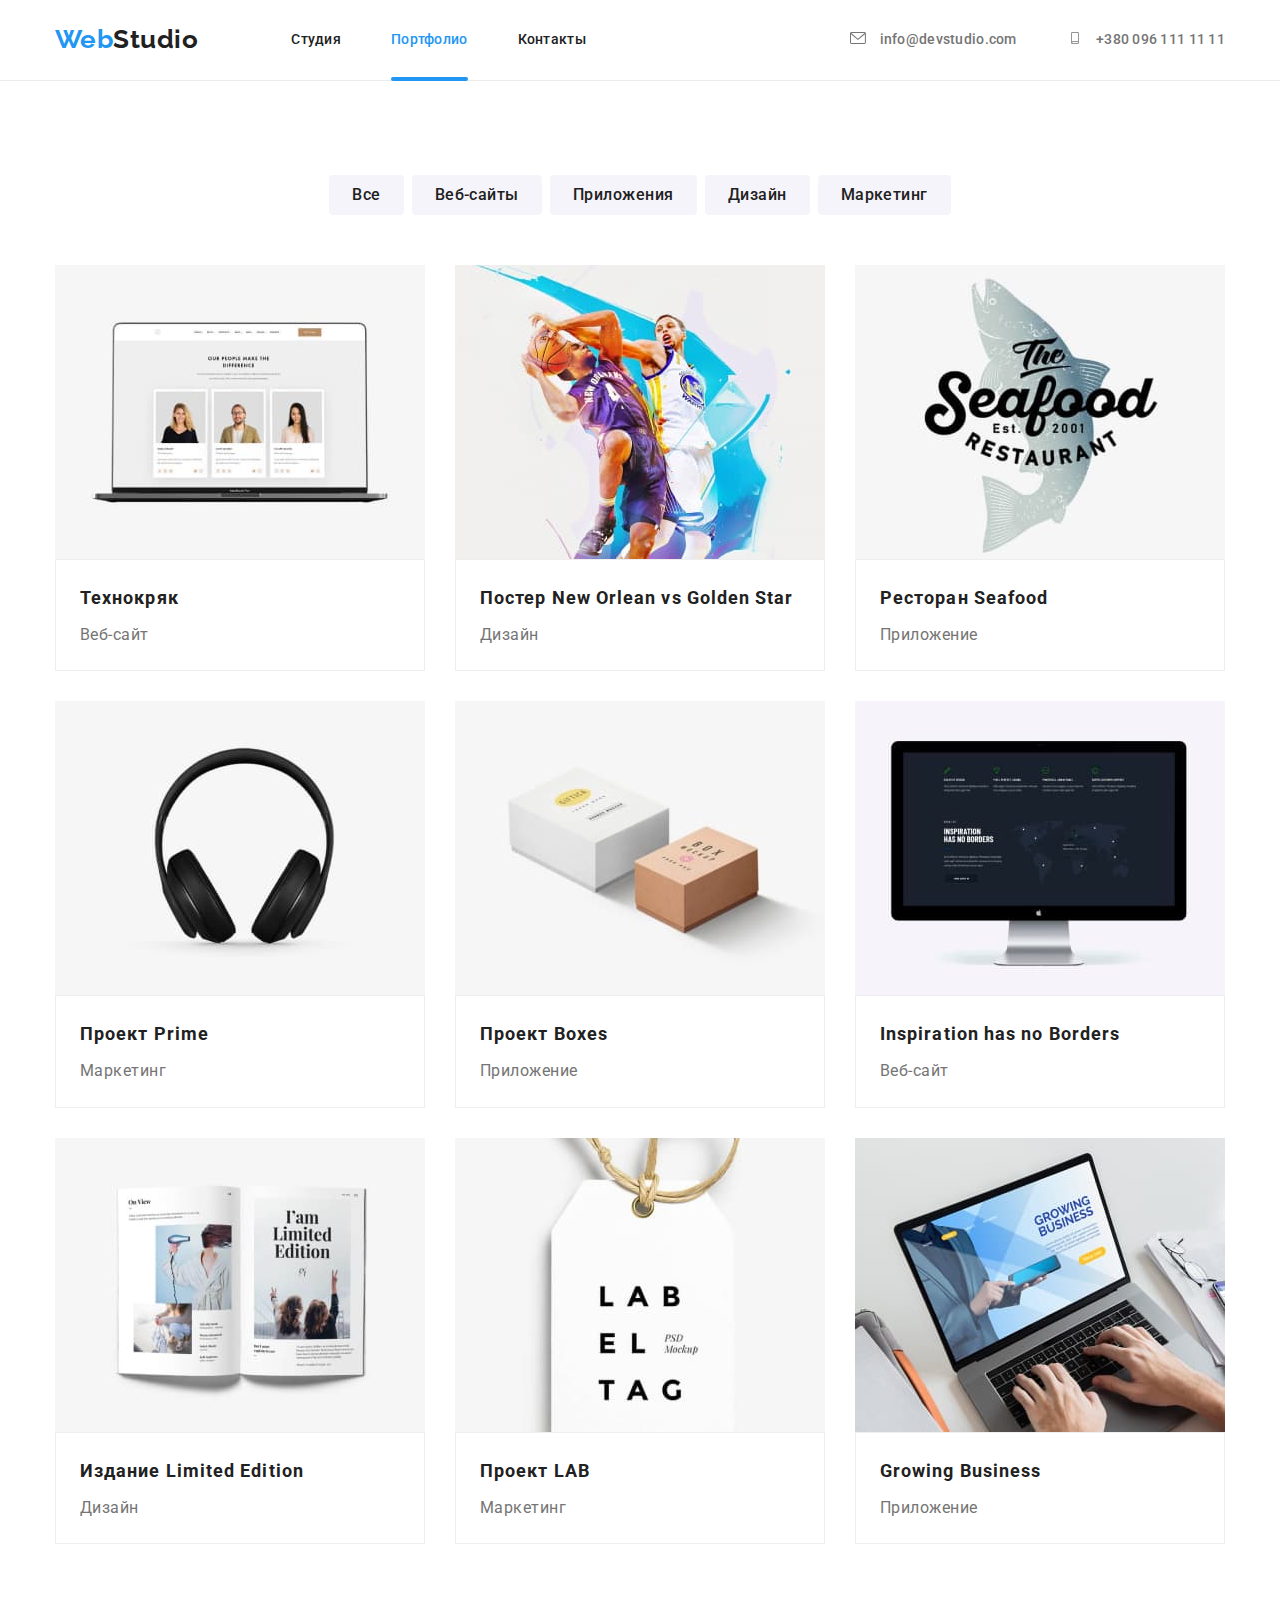
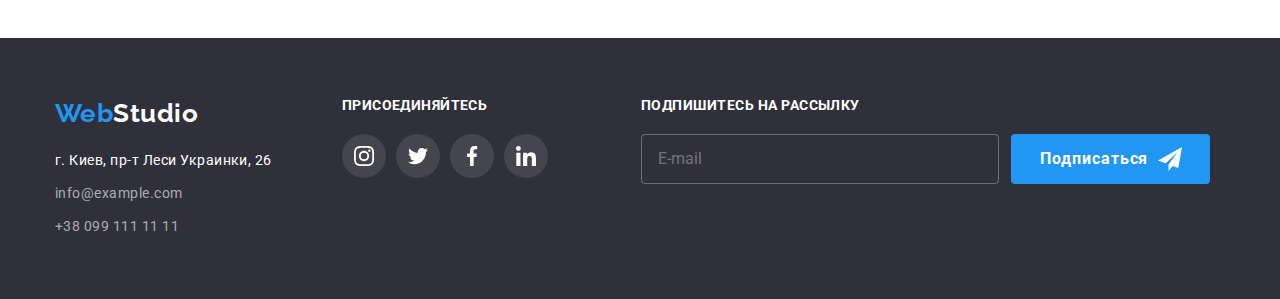
==== portfolio.html @ 7ca1e2bc "Summary" ====
<!DOCTYPE html>
<html lang="ru">
  <head>
    <meta charset="UTF-8" />
    <meta http-equiv="X-UA-Compatible" content="IE=edge" />
    <meta name="viewport" content="width=device-width, initial-scale=1.0" />
    <link rel="preconnect" href="https://fonts.googleapis.com" />
    <link rel="preconnect" href="https://fonts.gstatic.com" crossorigin />
    <link
      href="https://fonts.googleapis.com/css2?family=Raleway:wght@700&family=Roboto:wght@400;500;700;900&display=swap"
      rel="stylesheet"
    />
    <link
      rel="stylesheet"
      href="https://cdnjs.cloudflare.com/ajax/libs/modern-normalize/1.1.0/modern-normalize.css"
      integrity="sha512-Y0MM+V6ymRKN2zStTqzQ227DWhhp4Mzdo6gnlRnuaNCbc+YN/ZH0sBCLTM4M0oSy9c9VKiCvd4Jk44aCLrNS5Q=="
      crossorigin="anonymous"
      referrerpolicy="no-referrer"
    />
    <title>Web Studio (Version 2.1)</title>
    <link rel="stylesheet" href="./css/styles.css" />
  </head>
  <body>
    <header class="header">
      <div class="container">
        <nav class="header-nav">
          <a href="./index.html" class="header-logo"
            >Web<span class="dark-logo">Studio</span></a
          >
          <ul class="header-list list">
            <li class="header-item">
              <a href="./index.html" class="link">Студия</a>
            </li>
            <li class="header-item">
              <a href="./portfolio.html" class="link current">Портфолио</a>
            </li>
            <li class="header-item"><a href="" class="link">Контакты</a></li>
          </ul>
        </nav>
        <ul class="header-contact list">
          <li class="contact-item">
            <a href="mailto:info@devstudio.com" class="contact-link link"
              ><svg class="contact-icon" width="16" height="12">
                <use href="./images/icons.svg#icon-envelope"></use>
              </svg>
              info@devstudio.com</a
            >
          </li>
          <li class="contact-item">
            <a href="tel:+380961111111" class="contact-link link">
              <svg class="contact-icon" width="16" height="12">
                <use href="./images/icons.svg#icon-smartphone"></use>
              </svg>
              +380 096 111 11 11</a
            >
          </li>
        </ul>
      </div>
    </header>
    <main>
      <section class="main">
        <div class="container">
          <h1 class="work-title visually-hidden">Наши работы</h1>
          <ul class="list-button list">
            <li class="item-button">
              <button type="button" class="button">Все</button>
            </li>
            <li class="item-button">
              <button type="button" class="button">Веб-сайты</button>
            </li>
            <li class="item-button">
              <button type="button" class="button">Приложения</button>
            </li>
            <li class="item-button">
              <button type="button" class="button">Дизайн</button>
            </li>
            <li class="item-button">
              <button type="button" class="button">Маркетинг</button>
            </li>
          </ul>
          <ul class="work-list list">
            <li class="work-item">
              <div class="work-container">
              <a
                ><img
                  class="work-img"
                  src="./images/bloc1.jpg"
                  alt="экран ноутбука"
                  width="370"
                />
                <p class="work-container-text">Ресурс предлагает комплексные предложения с разным уровнем функционала и сервисов. Все это позволит посетителю получить исчерпывающие сведения о компании или частном лице.</p>
              </div>
                <div class="work-captain">
                  <h2 class="work-name">Технокряк</h2>
                  <p class="work-text">Веб-сайт</p>
                </div>
              </a>
            </li>
            <li class="work-item">
              <div class="work-container">
              <a>
                <img
                  class="work-img"
                  src="./images/bloc2.jpg"
                  alt="баскетболисты"
                  width="370"
                />
                <p class="work-container-text">Ресурс предлагает комплексные предложения с разным уровнем функционала и сервисов. Все это позволит посетителю получить исчерпывающие сведения о компании или частном лице.</p>
              </div>
                <div class="work-captain">
                  <h2 class="work-name">Постер New Orlean vs Golden Star</h2>
                  <p class="work-text">Дизайн</p>
                </div>
              </a>
            </li>
            <li class="work-item">
              <div class="work-container">
              <a
                ><img
                  class="work-img"
                  src="./images/bloc3.jpg"
                  alt="логотип ресторана"
                  width="370"
                />
                <p class="work-container-text">Ресурс предлагает комплексные предложения с разным уровнем функционала и сервисов. Все это позволит посетителю получить исчерпывающие сведения о компании или частном лице.</p>
                </div>
                <div class="work-captain">
                  <h2 class="work-name">Ресторан Seafood</h2>
                  <p class="work-text">Приложение</p>
                </div>
              </a>
            </li>
            <li class="work-item">
              <div class="work-container">
              <a
                ><img
                  class="work-img"
                  src="./images/bloc4.jpg"
                  alt="наушники"
                  width="370"
                />
                <p class="work-container-text">Ресурс предлагает комплексные предложения с разным уровнем функционала и сервисов. Все это позволит посетителю получить исчерпывающие сведения о компании или частном лице.</p>
                </div>
                <div class="work-captain">
                  <h2 class="work-name">Проект Prime</h2>
                  <p class="work-text">Маркетинг</p>
                </div>
              </a>
            </li>
            <li class="work-item">
              <div class="work-container">
              <a
                ><img
                  class="work-img"
                  src="./images/bloc5.jpg"
                  alt="коробки"
                  width="370"
                />
                <p class="work-container-text">Ресурс предлагает комплексные предложения с разным уровнем функционала и сервисов. Все это позволит посетителю получить исчерпывающие сведения о компании или частном лице.</p>
                </div>
                <div class="work-captain">
                  <h2 class="work-name">Проект Boxes</h2>
                  <p class="work-text">Приложение</p>
                </div>
              </a>
            </li>
            <li class="work-item">
              <div class="work-container">
              <a
                ><img
                  class="work-img"
                  src="./images/bloc6.jpg"
                  alt="экран компьютера"
                  width="370"
                />
                <p class="work-container-text">Ресурс предлагает комплексные предложения с разным уровнем функционала и сервисов. Все это позволит посетителю получить исчерпывающие сведения о компании или частном лице.</p>
                </div>
                <div class="work-captain">
                  <h2 class="work-name">Inspiration has no Borders</h2>
                  <p class="work-text">Веб-сайт</p>
                </div>
              </a>
            </li>
            <li class="work-item">
              <div class="work-container">
              <a
                ><img
                  class="work-img"
                  src="./images/bloc7.jpg"
                  alt="журнал"
                  width="370"
                />
                <p class="work-container-text">Ресурс предлагает комплексные предложения с разным уровнем функционала и сервисов. Все это позволит посетителю получить исчерпывающие сведения о компании или частном лице.</p>
                </div>
                <div class="work-captain">
                  <h2 class="work-name">Издание Limited Edition</h2>
                  <p class="work-text">Дизайн</p>
                </div>
              </a>
            </li>
            <li class="work-item">
              <div class="work-container">
              <a
                ><img
                  class="work-img"
                  src="./images/bloc8.jpg"
                  alt="бирка"
                  width="370"
                />
                <p class="work-container-text">Ресурс предлагает комплексные предложения с разным уровнем функционала и сервисов. Все это позволит посетителю получить исчерпывающие сведения о компании или частном лице.</p>
                </div>
                <div class="work-captain">
                  <h2 class="work-name">Проект LAB</h2>
                  <p class="work-text">Маркетинг</p>
                </div>
              </a>
            </li>
            <li class="work-item">
              <div class="work-container">
              <a
                ><img
                  class="work-img"
                  src="./images/bloc9.jpg"
                  alt="руки печатают по клавиатуре"
                  width="370"
                />
                <p class="work-container-text">Ресурс предлагает комплексные предложения с разным уровнем функционала и сервисов. Все это позволит посетителю получить исчерпывающие сведения о компании или частном лице.</p>
                </div>
                <div class="work-captain">
                  <h2 class="work-name">Growing Business</h2>
                  <p class="work-text">Приложение</p>
                </div>
              </a>
            </li>
          </ul>
        </div>
      </section>
    </main>
    <footer class="footer">
      <div class="container ft">
        <div class="footer-container">
          <a href="./index.html" class="footer-logo"
            >Web<span class="light-logo">Studio</span>
          </a>
          <address class="footer-address">
            <ul class="footer-list list">
              <li class="footer-item">
                <a
                  href="https://bit.ly/3pXMvUd"
                  target="_blank"
                  rel="noreferrer noopener"
                  class="link address"
                  >г. Киев, пр-т Леси Украинки, 26</a
                >
              </li>
              <li class="footer-item">
                <a href="mailto:info@example.com" class="link contact">
                  info@example.com</a
                >
              </li>
              <li class="footer-item">
                <a href="tel:+380991111111" class="link contact"
                  >+38 099 111 11 11
                </a>
              </li>
            </ul>
          </address>
        </div>
        <div class="form">
          <h1></h1>
          <h2></h2>
          <h3 class="form-title">Присоединяйтесь</h3>
          <ul class="form-list list">
            <li class="form-item">
              <a href="" class="form-link"
                ><svg class="tform-icon" width="20" height="20">
                  <use href="./images/icons.svg#icon-instagram"></use>
                </svg>
              </a>
            </li>
            <li class="form-item">
              <a href="" class="form-link"
                ><svg class="form-icon" width="20" height="20">
                  <use href="./images/icons.svg#icon-twitter"></use>
                </svg>
              </a>
            </li>
            <li class="form-item">
              <a href="" class="form-link"
                ><svg class="form-icon" width="20" height="20">
                  <use href="./images/icons.svg#icon-facebook"></use>
                </svg>
              </a>
            </li>
            <li class="form-item">
              <a href="" class="form-link"
                ><svg class="form-icon" width="20" height="20">
                  <use href="./images/icons.svg#icon-linkedin"></use>
                </svg>
              </a>
            </li>
          </ul>
        </div>
        <div class="subscribe">
          <p class="subscribe-title">Подпишитесь на рассылку</p>
          <div class="subscribe-container">
            <input
              class="subscribe-input"
              type="email"
              name="user-email"
              placeholder="E-mail"
            />
            <button class="subscribe-button" type="button">
              Подписаться
              <svg class="subscribe-icon" width="24" height="24">
                <use href="./images/icons.svg#icon-send"></use>
              </svg>
            </button>
          </div>
      </div>
    </footer>
    <script src="/js/modal.js"></script>
  </body>
</html>
---- css/styles.css ----
:root {
  --primary-text-color: #757575;
  --title-text-color: #212121;
  --accent-color: #2196f3;
  --primary-bg-color: #ffffff;
}
p,
h1,
h2,
h3,
h4,
h5,
h6 {
  margin: 0;
}
ul,
ol {
  margin: 0;
  padding-left: 0;
}
.container {
  width: 1200px;
  margin: 0 auto;
  padding-left: 15px;
  padding-right: 15px;
  /* outline: 1px solid green; */
}
body {
  background-color: var(--primary-bg-color);
  color: var(--primary-text-color);
  font-family: 'Roboto', sans-serif;
  font-weight: 400;
  font-style: normal;
  letter-spacing: 0.03em;
}
.visually-hidden {
  position: absolute;
  width: 1px;
  height: 1px;
  margin: -1px;
  border: 0;
  padding: 0;
  clip: rect(0 0 0 0);
  overflow: hidden;
}
.button {
  display: flex;
  background-color: #f5f4fa;
  color: var(--title-text-color);
  font-family: inherit;
  font-style: normal;
  font-weight: 500;
  font-size: 16px;
  line-height: 1.62;
  align-items: center;
  text-align: center;
  letter-spacing: 0.03em;
  cursor: pointer;
  padding: 6px 22px;
  border-radius: 4px;
  border: 1px solid transparent;
  transition-property: background-color, color, box-shadow;
  transition-duration: 250ms;
  transition-timing-function: cubic-bezier(0.4, 0, 0.2, 1);
}

.button:hover,
.button:focus {
  background-color: #2196f3;
  color: #ffffff;
  box-shadow: 0px 3px 1px rgba(0, 0, 0, 0.1), 0px 1px 2px rgba(0, 0, 0, 0.08),
    0px 2px 2px rgba(0, 0, 0, 0.12);
}

/* ---------------Header--------------- */
.header {
  background-color: #ffffff;
  padding-top: 24px;
  padding-bottom: 25px;
  border-bottom: 1px solid #ececec;
}
.header .container {
  display: flex;
  align-items: center;
}
.header-logo {
  color: var(--accent-color);
  font-family: 'Raleway', sans-serif;
  font-weight: 700;
  font-size: 26px;
  line-height: 1.19;
  text-decoration: none;
  display: flex;
  margin-right: 93px;
}
.dark-logo {
  color: var(--title-text-color);
}
nav {
  display: flex;
  align-items: center;
}
.header-list {
  display: flex;
}
.header-contact {
  display: flex;
  margin-left: auto;
}
.list {
  list-style: none;
}
.header-list .link {
  color: var(--title-text-color);
  font-weight: 500;
  font-size: 14px;
  line-height: 1.14;
  letter-spacing: 0.02em;
}

.header-item:not(:last-child) {
  margin-right: 50px;
}

.header-contact .link {
  font-weight: 500;
  font-size: 14px;
  line-height: 1.14;
  letter-spacing: 0.02em;
  width: 100%;
  height: 100%;
  color: #757575;
}
.contact-icon {
  fill: currentColor;
  width: 16px;
  margin-right: 10px;
}
.contact-icon:hover,
.contact-icon:focus {
  fill: var(--accent-color);
}

.contact-item:not(:last-child) {
  margin-right: 50px;
}
.header-list .link:hover,
.header-list .link:focus {
  color: var(--accent-color);
}
.header-list .link.current {
  color: var(--accent-color);
  position: relative;
}
.link {
  color: var(--primary-text-color);
  text-decoration: none;
  transition-property: color;
  transition-duration: 250ms;
  transition-timing-function: cubic-bezier(0.4, 0, 0.2, 1);
}
.link:hover,
.link:focus {
  color: var(--accent-color);
}
/* .current {
  position: relative;
} */
.current::after {
  content: '';
  display: block;
  background-image: url(../images/hover.png);
  height: 4px;
  width: 100%;
  background-color: rgba(33, 150, 243, 1);
  border-radius: 2px;
  position: absolute;
  bottom: -34px;
}

/* -----------------------hero-------------------------------------- */

.hero {
  max-width: 1600px;
  background-color: #2f303a;
  background-image: linear-gradient(
      rgba(47, 48, 58, 0.4),
      rgba(47, 48, 58, 0.4)
    ),
    url(../images/hero-bgr.jpg);
  background-repeat: no-repeat;
  background-size: cover;
  background-position: center;
  padding-top: 200px;
  padding-bottom: 200px;
  display: block;
  justify-content: center;
  margin-right: auto;
  margin-left: auto;
}
.hero-title {
  color: #ffffff;
  font-weight: 900;
  font-size: 44px;
  line-height: 1.36;
  text-align: center;
  letter-spacing: 0.06em;
  text-transform: uppercase;
  max-width: 696px;
  margin-bottom: 30px;
  margin-right: auto;
  margin-left: auto;
}
.hero-button {
  font-weight: 700;
  font-size: 16px;
  line-height: 1.88;
  justify-content: center;
  letter-spacing: 0.06em;
  background-color: var(--accent-color);
  color: #ffffff;
  border-radius: 4px;
  padding: 10px 32px;
  margin-right: auto;
  margin-left: auto;
}
/* ---------------------------Feature----------------------------- */
.feature {
  background-color: var(--primary-bg-color);
  padding-top: 94px;
  padding-bottom: 47px;
}
/* .feature-title {
  display: none;
} */
.feature-list {
  display: flex;
}
.feature-item {
  max-width: 270px;
}

.feature-item:not(:last-child) {
  margin-right: 30px;
}
.feature-container {
  width: 270px;
  height: 120px;
  background-color: #f5f4fa;
  margin-bottom: 30px;
  display: flex;
  justify-content: center;
  align-items: center;
}
.feature-icon {
  border-radius: 4px;
  background-color: #f5f4fa;
  width: 70px;
  height: 70px;
}

.feature-name {
  color: var(--title-text-color);
  font-weight: 700;
  font-size: 14px;
  line-height: 1.14;
  text-transform: uppercase;
  margin-bottom: 10px;
}
.feature-text {
  color: var(--primary-text-color);
  font-size: 14px;
  line-height: 1.71;
}

/* --------------------section-------------------------------- */

.section {
  background-color: var(--primary-bg-color);
  padding-top: 47px;
  padding-bottom: 94px;
}
.section-title {
  color: var(--title-text-color);
  font-weight: 700;
  font-size: 36px;
  line-height: 1.16;
  text-align: center;
  margin-bottom: 50px;
}
.section-list {
  display: flex;
}
.section-item {
  position: relative;
  height: 294px;
}
.section-item:not(:last-child) {
  margin-right: 30px;
}
.section-container {
  position: absolute;
  height: 70px;
  width: 100%;
  bottom: 0;
  background-color: rgba(47, 48, 58, 0.8);
  padding: 27px 90px 27px 91px;
}
.section-name {
  position: absolute;
  font-weight: 700;
  font-size: 14px;
  line-height: 1.14;
  text-align: center;
  letter-spacing: 0.03em;
  text-transform: uppercase;
  color: var(--primary-bg-color);
  min-width: 199px;
}

/* --------------------------Team----------------------------------------- */

.team {
  background-color: #f5f4fa;
  padding-top: 94px;
  padding-bottom: 94px;
}
.team-title {
  color: var(--title-text-color);
  font-weight: 700;
  font-size: 36px;
  line-height: 1.16;
  text-align: center;
  margin-bottom: 50px;
}
.team-list {
  display: flex;
}
.team-item {
  flex-basis: calc(100 % / 4 - 30);
  box-shadow: 0px 2px 1px 0px rgba(0, 0, 0, 0.2),
    0px 1px 1px 0px rgba(0, 0, 0, 0.14), 0px 1px 3px 0px rgba(0, 0, 0, 0.12);
  border-radius: 0px 0px 4px 4px;
}
.team-item:not(:last-child) {
  margin-right: 30px;
}
.team-captain {
  background-color: var(--primary-bg-color);
  padding-top: 30px;
  padding-bottom: 30px;
}
.team-name {
  color: var(--title-text-color);
  font-weight: 500;
  font-size: 16px;
  line-height: 1.19;
  text-align: center;
  margin-bottom: 10px;
}
.team-img {
  display: block;
}
.team-text {
  font-size: 16px;
  line-height: 1.19;
  text-align: center;
  margin-bottom: 16px;
}
.team-captain-list {
  display: flex;
  list-style: none;
  justify-content: center;
}
.team-captain-item {
  width: 44px;
  height: 44px;
  margin-right: 10px;
}
.team-captain-item:last-child {
  margin-right: 0;
}

.team-captain-link {
  width: 100%;
  height: 100%;
  background-color: var(--primary-bg-color);
  border-radius: 50%;
  display: flex;
  align-items: center;
  justify-content: center;
  fill: #afb1b8;
  transition-property: background-color, fill;
  transition-duration: 250ms;
  transition-timing-function: cubic-bezier(0.4, 0, 0.2, 1);
}
.team-captain-link:hover,
.team-captain-link:focus {
  background-color: var(--accent-color);
  fill: rgba(255, 255, 255, 1);
}
.team-soc-icon:hover,
.team-soc-icon:focus {
  fill: rgba(255, 255, 255, 1);
}
/* ------------------Client--------------------------------- */

.client {
  padding-top: 94px;
  padding-bottom: 94px;
}
.client-title {
  color: var(--title-text-color);
  font-weight: 700;
  font-size: 36px;
  line-height: 1.16;
  text-align: center;
  margin-bottom: 50px;
}
.client-list {
  display: flex;
  justify-content: center;
}
.client-item {
  width: 170px;
  height: 92px;
}
.client-item:not(:last-child) {
  margin-right: 30px;
}
.client-link {
  width: 100%;
  height: 100%;
  justify-content: center;
  display: flex;
  color: #afb1b8;
  border: 1px solid #afb1b8;
  align-items: center;
  border-radius: 4px;
  transition-property: border, color;
  transition-duration: 250ms;
  transition-timing-function: cubic-bezier(0.4, 0, 0.2, 1);
}
.client-link:hover,
.client-link:focus {
  color: var(--accent-color);
  border: 1px solid rgba(33, 150, 243, 1);
  outline: transparent;
}
.client-icon {
  fill: currentColor;
}
.client-icon:hover,
.client-icon:focus {
  fill: #2196f3;
}
/* ----------------------------Work--------------------------------------- */

.main {
  padding-top: 94px;
  padding-bottom: 94px;
}
/* .work-title {
  display: none;
} */
.list-button {
  display: flex;
  flex-direction: row;
  margin-bottom: 50px;
  justify-content: center;
}
.item-button {
  margin-right: 8px;
}
.item-button:last-child {
  margin-right: 0;
}

.work-list {
  display: flex;
  flex-wrap: wrap;
}
.work-item {
  flex-basis: calc(100% / 3 - 30px);
  margin-right: 30px;
  margin-bottom: 30px;
  transition-property: box-shadow;
  transition-duration: 250ms;
  transition-timing-function: cubic-bezier(0.4, 0, 0.2, 1);
}
.work-item:hover {
  box-shadow: 0px 1px 1px rgba(0, 0, 0, 0.12), 0px 4px 4px rgba(0, 0, 0, 0.06),
    1px 4px 6px rgba(0, 0, 0, 0.16);
}

.work-item:nth-child(3n) {
  margin-right: 0;
}
.work-item:nth-last-child(-n + 3) {
  margin-bottom: 0;
}

.work-img {
  display: block;
}
.work-captain {
  padding-top: 20px;
  padding-bottom: 20px;
  padding-left: 24px;
  padding-right: 24px;
  border: 1px solid #eeeeee;
}

.work-name {
  color: var(--title-text-color);
  font-weight: 700;
  font-size: 18px;
  line-height: 2;
  letter-spacing: 0.06em;
  margin-bottom: 4px;
}

.work-text {
  font-size: 16px;
  line-height: 1.9;
}
.work-container {
  position: relative;
  overflow: hidden;
}
.work-container-text {
  background-color: rgba(33, 150, 243, 0.9);
  font-size: 18px;
  line-height: 1.56;
  letter-spacing: 0.03em;
  color: var(--primary-bg-color);
  padding: 63px 24px;
  position: absolute;
  top: 0;
  height: 100%;
  transform: translateY(100%);
  transition: transform 300ms linear;
  transition-property: transform;
  transition-duration: 250ms;
  transition-timing-function: cubic-bezier(0.4, 0, 0.2, 1);
}
.work-item:hover .work-container-text {
  transform: translateY(0);
}
/* ----------------------Footer------------------------------------ */

.footer {
  background-color: #2f303a;
  padding-top: 60px;
  padding-bottom: 60px;
  display: flex;
}
.footer-logo {
  display: block;
  color: var(--accent-color);
  font-family: 'Raleway';
  font-weight: 700;
  font-size: 26px;
  line-height: 1.19;
  text-decoration: none;
  margin-bottom: 20px;
}
.light-logo {
  color: #ffffff;
}
.footer-item > .link {
  font-style: normal;
  font-size: 14px;
  line-height: 1.71;
}
.contact {
  color: rgba(255, 255, 255, 0.6);
}
.address {
  display: block;
  color: #ffffff;
}
.footer-item:not(:last-child) {
  margin-bottom: 9px;
}
.form {
  outline: 1px, solid, white;
}
.form-title {
  font-family: 'Roboto';
  font-style: normal;
  font-weight: 700;
  font-size: 14px;
  line-height: 1.14;
  letter-spacing: 0.03em;
  text-transform: uppercase;
  color: var(--primary-bg-color);
  align-items: center;
  justify-content: center;
  margin-bottom: 20px;
}
.ft {
  display: flex;
}
.footer-container {
  margin-right: 70px;
}
.form-list {
  display: flex;
  justify-content: center;
}
.form-item {
  width: 44px;
  height: 44px;
  margin-right: 10px;
}
.form-item:last-child {
  margin-right: 0;
}

.form-link {
  width: 100%;
  height: 100%;
  background-color: rgba(255, 255, 255, 0.1);
  border-radius: 50%;
  display: flex;
  align-items: center;
  justify-content: center;
  fill: #ffffff;
  transition-property: background-color;
  transition-duration: 250ms;
  transition-timing-function: cubic-bezier(0.4, 0, 0.2, 1);
}
.form-link:hover,
.form-link:focus {
  background-color: #2196f3;
}
.subscribe {
  margin-left: 93px;
}
.subscribe-container {
  display: flex;
}
.subscribe-title {
  font-weight: 700;
  font-size: 14px;
  line-height: 1.14;
  text-transform: uppercase;
  color: var(--primary-bg-color);
  margin-bottom: 20px;
}
.subscribe-input {
  border: 1px solid rgba(255, 255, 255, 0.3);
  border-radius: 4px;
  background-color: transparent;
  color: rgba(255, 255, 255, 0.6);
  padding-top: 15px;
  padding-bottom: 15px;
  padding-left: 16px;
  margin-right: 12px;
  width: 358px;
}

.subscribe-button {
  background-color: rgba(33, 150, 243, 1);
  color: var(--primary-bg-color);
  padding-top: 10px;
  padding-bottom: 10px;
  padding-left: 29px;
  padding-right: 28px;
  font-weight: 700;
  font-size: 16px;
  line-height: 1.88;
  display: flex;
  align-items: center;
  text-align: center;
  letter-spacing: 0.06em;
  border-radius: 4px;
  border: transparent;
  cursor: pointer;
  margin-right: 0;
  transition-property: box-shadow;
  transition-duration: 250ms;
  transition-timing-function: cubic-bezier(0.4, 0, 0.2, 1);
}

/* .subscribe-button:focus-within {
  box-shadow: 0px 4px 4px rgba(0, 0, 0, 0.15);
  outline: transparent;
} */
.subscribe-button:hover,
.subscribe-button:focus {
  box-shadow: 0px 4px 4px rgba(0, 0, 0, 0.15);
  outline: transparent;
}

.subscribe-icon {
  margin-left: 10px;
  fill: currentColor;
}
/* --------------Modal------------------------------ */

.backdrop {
  position: fixed;
  background-color: rgba(0, 0, 0, 0.2);
  top: 0;
  left: 0;
  width: 100%;
  height: 100%;
}
.backdrop.is-hidden {
  opacity: 0;
  pointer-events: none;
  visibility: hidden;
}
.backdrop.is-hidden .modal {
  transform: translate(-50%, -50%) scale(0) rotate(0);
}
.modal {
  position: absolute;
  width: 528px;
  height: 581px;
  top: 50%;
  left: 50%;
  transform: translate(-50%, -50%);
  background-color: var(--primary-bg-color);
  border-radius: 4px;
  box-shadow: 0px 1px 3px rgba(0, 0, 0, 0.12), 0px 1px 1px rgba(0, 0, 0, 0.14),
    0px 2px 1px rgba(0, 0, 0, 0.2);
  transform: translate(-50%, -50%) scale(1) rotate(0);
  transition: transform 300ms;
  padding-top: 40px;
  padding-bottom: 40px;
  padding-left: 41px;
  padding-right: 39px;
}
.modal-button {
  position: absolute;
  width: 30px;
  height: 30px;
  border-radius: 50%;
  border: 1px solid rgba(0, 0, 0, 0.1);
  top: 8px;
  right: 8px;
  justify-content: center;
  align-items: center;
  background-color: var(--primary-bg-color);
  transition-property: border, fill;
  transition-duration: 250ms;
  transition-timing-function: cubic-bezier(0.4, 0, 0.2, 1);
}
.modal-icon {
  width: 11px;
  height: 11px;
}
.modal-button:hover {
  border: 1px solid var(--accent-color);
  fill: #2196f3;
}
.modal-title {
  font-weight: 700;
  font-size: 20px;
  line-height: 1.15;
  text-align: center;
  letter-spacing: 0.03em;
  color: var(--title-text-color);
  justify-content: center;
  margin-bottom: 12px;
}
.modal-label {
  display: block;
  font-size: 12px;
  line-height: 1.17;
  letter-spacing: 0.01em;
  color: rgba(117, 117, 117, 1);
  margin-bottom: 4px;
}
.input-container {
  position: relative;
}

.modal-input {
  width: 100%;
  height: 40px;
  border: 1px solid rgba(33, 33, 33, 0.2);
  border-radius: 4px;
  margin-bottom: 10px;
  padding-left: 42px;
}
.modal-input:focus {
  outline: none;
  border-color: rgba(33, 150, 243, 1);
}
.modal-input:focus + .icon {
  fill: rgba(33, 150, 243, 1);
}
.icon {
  position: absolute;
  left: 12px;
  top: 50%;
  transform: translateY(-75%);
}
/* .modal-icon {
  width: 18px;
  height: 18px;
} */
.modal-text {
  width: 100%;
  height: 120px;
  border: 1px solid rgba(33, 33, 33, 0.2);
  border-radius: 4px;
  margin-bottom: 20px;
  resize: none;
  padding: 12px 16px;
  outline: none;
}
.modal-text::placeholder {
  font-size: 14px;
  line-height: 1.14;
  letter-spacing: 0.01em;
  color: rgba(117, 117, 117, 0.5);
}

.modal-text:focus {
  border-color: rgba(33, 150, 243, 1);
}

.form-button {
  background-color: rgba(24, 140, 232, 1);
  font-family: 'Roboto';
  font-style: normal;
  font-weight: 700;
  font-size: 16px;
  line-height: 1.88;
  display: flex;
  align-items: center;
  text-align: center;
  letter-spacing: 0.06em;
  color: var(--primary-bg-color);
  padding-top: 10px;
  padding-bottom: 10px;
  padding-right: 55px;
  padding-left: 56px;
  border: transparent;
  justify-content: center;
  border-radius: 4px;
  margin-right: auto;
  margin-left: auto;
  cursor: pointer;
  transition-property: box-shadow;
  transition-duration: 250ms;
  transition-timing-function: cubic-bezier(0.4, 0, 0.2, 1);
}
.form-button:hover,
.form-button:focus {
  box-shadow: 0px 1px 3px rgba(0, 0, 0, 0.12), 0px 1px 1px rgba(0, 0, 0, 0.14),
    0px 2px 1px rgba(0, 0, 0, 0.2);
  outline: transparent;
}
/* .checkbox {
  -webkit-appearance: none;
  -moz-appearance: none;
  appearance: none;
} */
.checkbox-label {
  display: flex;
  position: relative;
  font-size: 14px;
  line-height: 1.71;
  letter-spacing: 0.03em;
  padding-left: 23px;
  margin-bottom: 30px;
}
.checkbox-link {
  display: inline-block;
  color: #2196f3;
  margin-left: 5px;
}

.checkbox-icon {
  display: inline-block;
  width: 16px;
  height: 15px;
  border: 2px solid rgba(33, 33, 33, 1);
  position: absolute;
  left: 0;
  transform: translateY(25%);
  border-radius: 4px;
}
.checkbox:checked + .checkbox-icon {
  background-image: url(../images/check.svg);
  background-color: rgba(33, 150, 243, 1);
  background-size: contain;
  background-origin: border-box;
  border-color: rgba(33, 150, 243, 1);
  background-repeat: no-repeat;
}
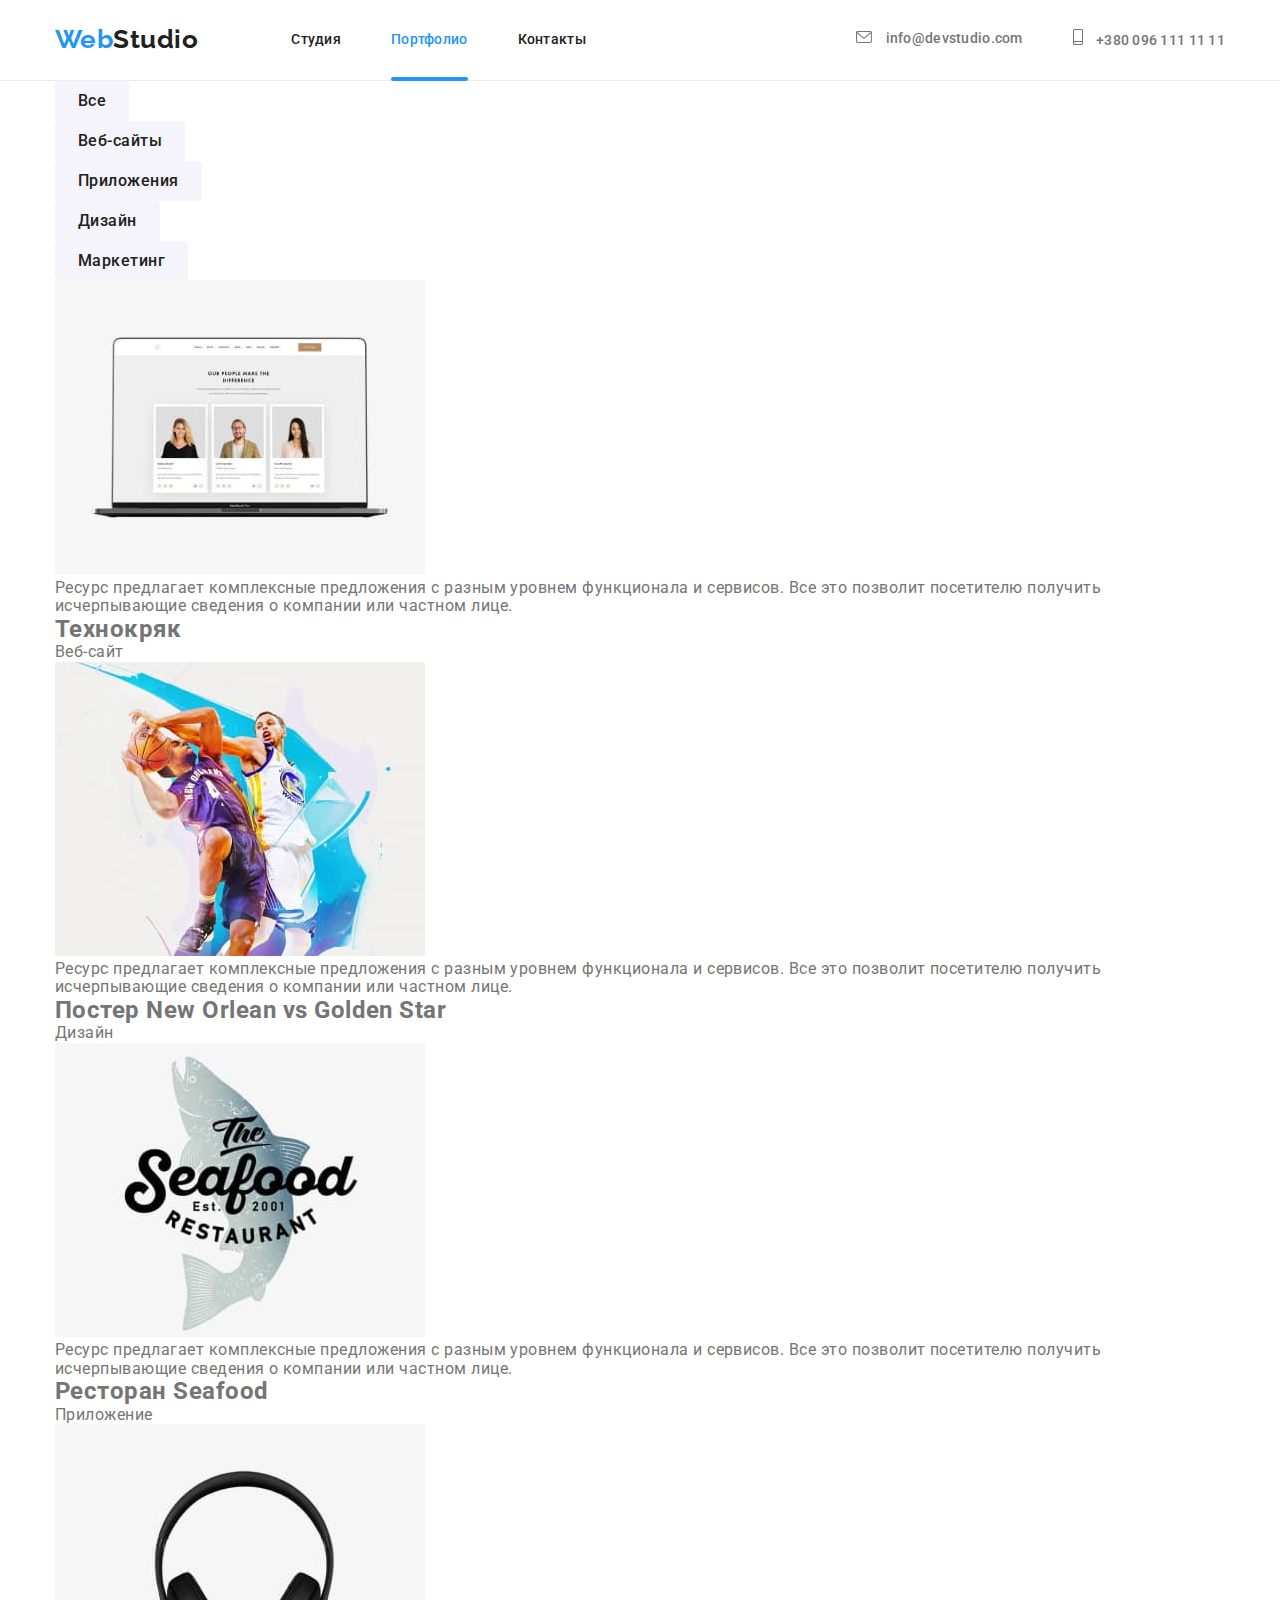
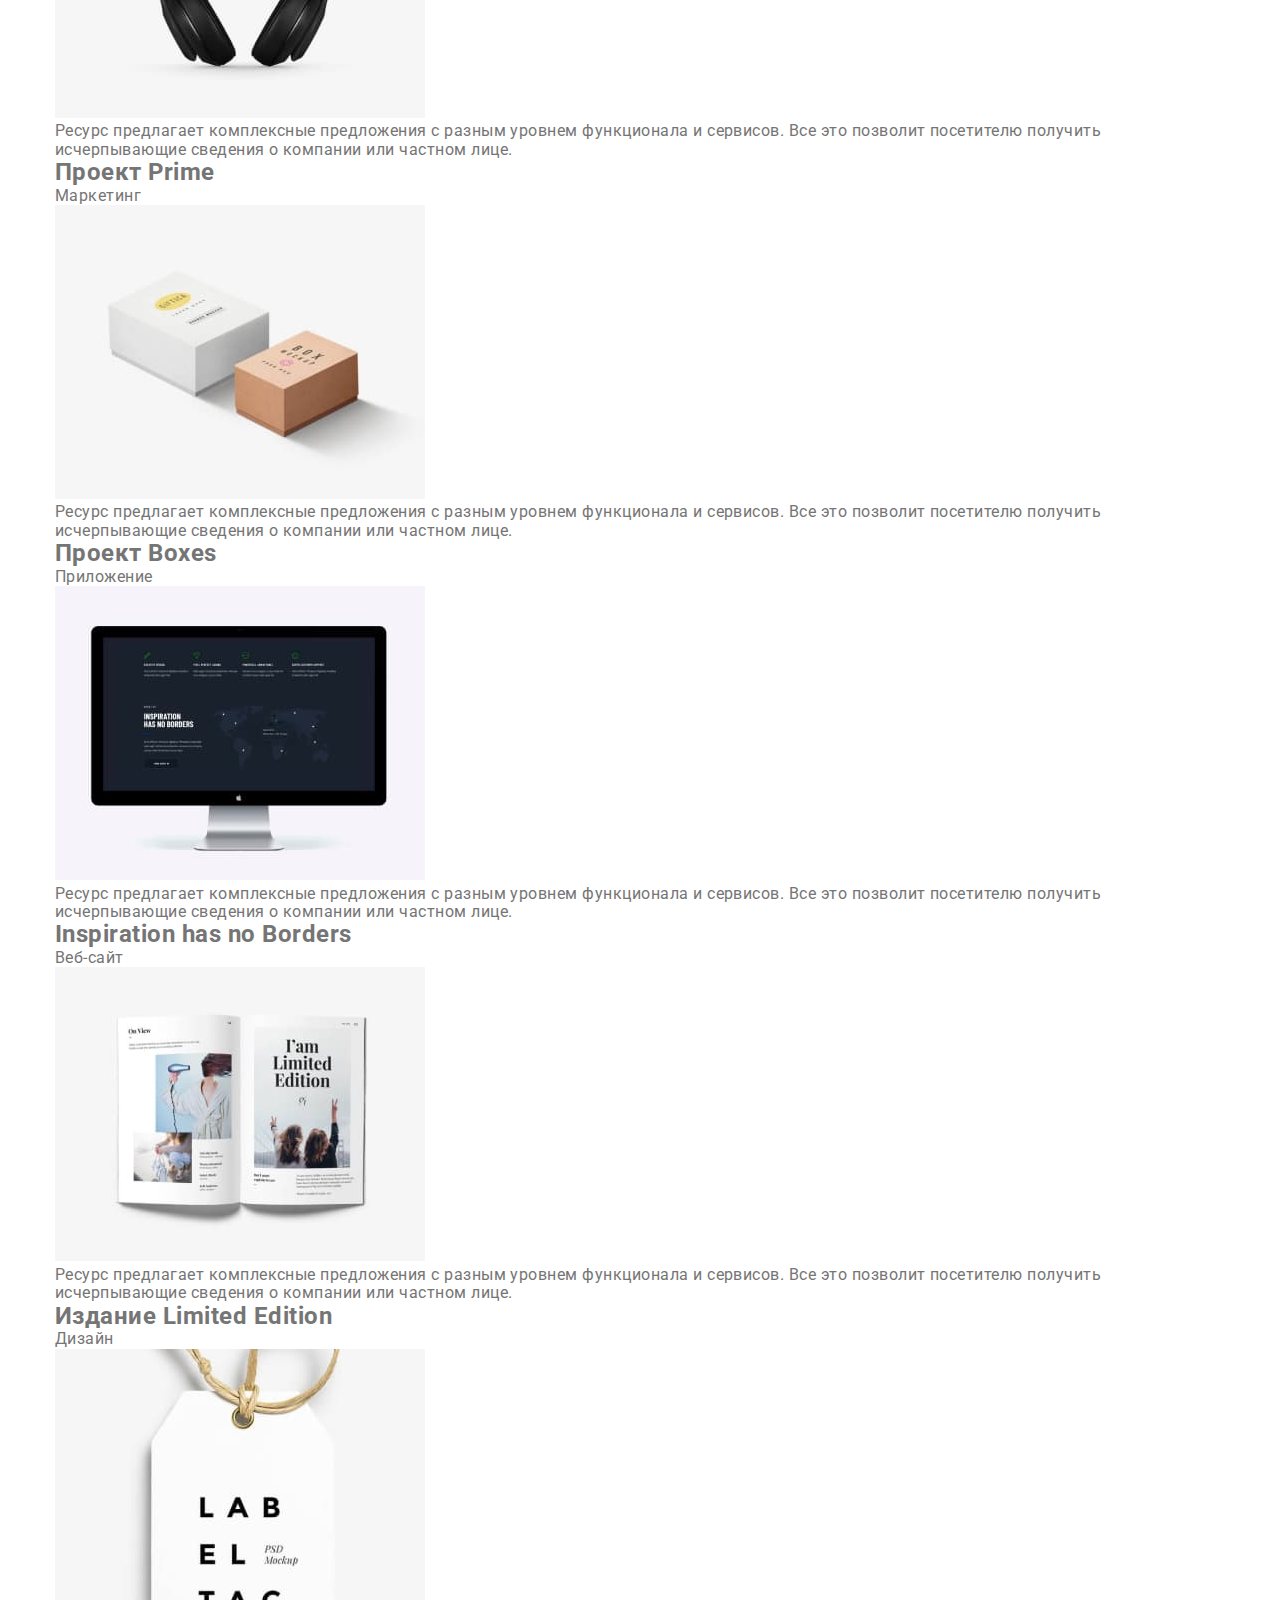
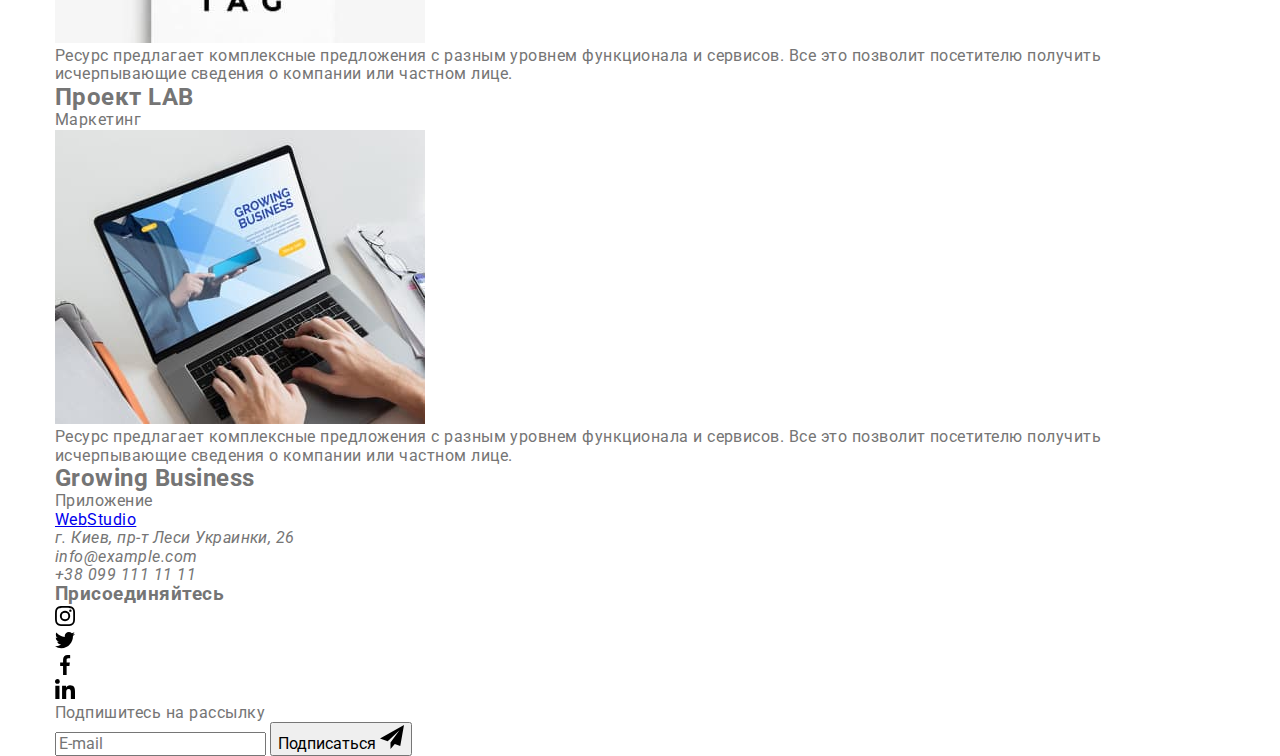
==== commit 975ff04e: "Summary" ====
--- a/portfolio.html
+++ b/portfolio.html
@@ -19,6 +19,8 @@
     />
     <title>Web Studio (Version 2.1)</title>
     <link rel="stylesheet" href="./css/styles.css" />
+    <link rel="stylesheet" href="./css/main.min.css"/>
+
   </head>
   <body>
     <header class="header">
@@ -48,7 +50,7 @@
           </li>
           <li class="contact-item">
             <a href="tel:+380961111111" class="contact-link link">
-              <svg class="contact-icon" width="16" height="12">
+              <svg class="contact-icon" width="10" height="16">
                 <use href="./images/icons.svg#icon-smartphone"></use>
               </svg>
               +380 096 111 11 11</a
@@ -79,156 +81,156 @@
             </li>
           </ul>
           <ul class="work-list list">
-            <li class="work-item">
-              <div class="work-container">
-              <a
-                ><img
-                  class="work-img"
+            <li class="work-list__item">
+              <div class="work-container">
+              <a
+                ><img
+                  class="work-container__img"
                   src="./images/bloc1.jpg"
                   alt="экран ноутбука"
                   width="370"
                 />
-                <p class="work-container-text">Ресурс предлагает комплексные предложения с разным уровнем функционала и сервисов. Все это позволит посетителю получить исчерпывающие сведения о компании или частном лице.</p>
+                <p class="work-container__text">Ресурс предлагает комплексные предложения с разным уровнем функционала и сервисов. Все это позволит посетителю получить исчерпывающие сведения о компании или частном лице.</p>
               </div>
                 <div class="work-captain">
-                  <h2 class="work-name">Технокряк</h2>
-                  <p class="work-text">Веб-сайт</p>
-                </div>
-              </a>
-            </li>
-            <li class="work-item">
+                  <h2 class="work-captain__name">Технокряк</h2>
+                  <p class="work-captain__text">Веб-сайт</p>
+                </div>
+              </a>
+            </li>
+            <li class="work-list__item">
               <div class="work-container">
               <a>
                 <img
-                  class="work-img"
+                  class="work-container__img"
                   src="./images/bloc2.jpg"
                   alt="баскетболисты"
                   width="370"
                 />
-                <p class="work-container-text">Ресурс предлагает комплексные предложения с разным уровнем функционала и сервисов. Все это позволит посетителю получить исчерпывающие сведения о компании или частном лице.</p>
+                <p class="work-container__text">Ресурс предлагает комплексные предложения с разным уровнем функционала и сервисов. Все это позволит посетителю получить исчерпывающие сведения о компании или частном лице.</p>
               </div>
                 <div class="work-captain">
-                  <h2 class="work-name">Постер New Orlean vs Golden Star</h2>
-                  <p class="work-text">Дизайн</p>
-                </div>
-              </a>
-            </li>
-            <li class="work-item">
-              <div class="work-container">
-              <a
-                ><img
-                  class="work-img"
+                  <h2 class="work-captain__name">Постер New Orlean vs Golden Star</h2>
+                  <p class="work-captain__text">Дизайн</p>
+                </div>
+              </a>
+            </li>
+            <li class="work-list__item">
+              <div class="work-container">
+              <a
+                ><img
+                  class="work-container__img"
                   src="./images/bloc3.jpg"
                   alt="логотип ресторана"
                   width="370"
                 />
-                <p class="work-container-text">Ресурс предлагает комплексные предложения с разным уровнем функционала и сервисов. Все это позволит посетителю получить исчерпывающие сведения о компании или частном лице.</p>
-                </div>
-                <div class="work-captain">
-                  <h2 class="work-name">Ресторан Seafood</h2>
-                  <p class="work-text">Приложение</p>
-                </div>
-              </a>
-            </li>
-            <li class="work-item">
-              <div class="work-container">
-              <a
-                ><img
-                  class="work-img"
+                <p class="work-container__text">Ресурс предлагает комплексные предложения с разным уровнем функционала и сервисов. Все это позволит посетителю получить исчерпывающие сведения о компании или частном лице.</p>
+                </div>
+                <div class="work-captain">
+                  <h2 class="work-captain__name">Ресторан Seafood</h2>
+                  <p class="work-captain__text">Приложение</p>
+                </div>
+              </a>
+            </li>
+            <li class="work-list__item">
+              <div class="work-container">
+              <a
+                ><img
+                  class="work-container__img"
                   src="./images/bloc4.jpg"
                   alt="наушники"
                   width="370"
                 />
-                <p class="work-container-text">Ресурс предлагает комплексные предложения с разным уровнем функционала и сервисов. Все это позволит посетителю получить исчерпывающие сведения о компании или частном лице.</p>
-                </div>
-                <div class="work-captain">
-                  <h2 class="work-name">Проект Prime</h2>
-                  <p class="work-text">Маркетинг</p>
-                </div>
-              </a>
-            </li>
-            <li class="work-item">
-              <div class="work-container">
-              <a
-                ><img
-                  class="work-img"
+                <p class="work-container__text">Ресурс предлагает комплексные предложения с разным уровнем функционала и сервисов. Все это позволит посетителю получить исчерпывающие сведения о компании или частном лице.</p>
+                </div>
+                <div class="work-captain">
+                  <h2 class="work-captain__name">Проект Prime</h2>
+                  <p class="work-captain__text">Маркетинг</p>
+                </div>
+              </a>
+            </li>
+            <li class="work-list__item">
+              <div class="work-container">
+              <a
+                ><img
+                  class="work-container__img"
                   src="./images/bloc5.jpg"
                   alt="коробки"
                   width="370"
                 />
-                <p class="work-container-text">Ресурс предлагает комплексные предложения с разным уровнем функционала и сервисов. Все это позволит посетителю получить исчерпывающие сведения о компании или частном лице.</p>
-                </div>
-                <div class="work-captain">
-                  <h2 class="work-name">Проект Boxes</h2>
-                  <p class="work-text">Приложение</p>
-                </div>
-              </a>
-            </li>
-            <li class="work-item">
-              <div class="work-container">
-              <a
-                ><img
-                  class="work-img"
+                <p class="work-container__text">Ресурс предлагает комплексные предложения с разным уровнем функционала и сервисов. Все это позволит посетителю получить исчерпывающие сведения о компании или частном лице.</p>
+                </div>
+                <div class="work-captain">
+                  <h2 class="work-captain__name">Проект Boxes</h2>
+                  <p class="work-captain__text">Приложение</p>
+                </div>
+              </a>
+            </li>
+            <li class="work-list__item">
+              <div class="work-container">
+              <a
+                ><img
+                  class="work-container__img"
                   src="./images/bloc6.jpg"
                   alt="экран компьютера"
                   width="370"
                 />
-                <p class="work-container-text">Ресурс предлагает комплексные предложения с разным уровнем функционала и сервисов. Все это позволит посетителю получить исчерпывающие сведения о компании или частном лице.</p>
-                </div>
-                <div class="work-captain">
-                  <h2 class="work-name">Inspiration has no Borders</h2>
-                  <p class="work-text">Веб-сайт</p>
-                </div>
-              </a>
-            </li>
-            <li class="work-item">
-              <div class="work-container">
-              <a
-                ><img
-                  class="work-img"
+                <p class="work-container__text">Ресурс предлагает комплексные предложения с разным уровнем функционала и сервисов. Все это позволит посетителю получить исчерпывающие сведения о компании или частном лице.</p>
+                </div>
+                <div class="work-captain">
+                  <h2 class="work-captain__name">Inspiration has no Borders</h2>
+                  <p class="work-captain__text">Веб-сайт</p>
+                </div>
+              </a>
+            </li>
+            <li class="work-list__item">
+              <div class="work-container">
+              <a
+                ><img
+                  class="work-container__img"
                   src="./images/bloc7.jpg"
                   alt="журнал"
                   width="370"
                 />
-                <p class="work-container-text">Ресурс предлагает комплексные предложения с разным уровнем функционала и сервисов. Все это позволит посетителю получить исчерпывающие сведения о компании или частном лице.</p>
-                </div>
-                <div class="work-captain">
-                  <h2 class="work-name">Издание Limited Edition</h2>
-                  <p class="work-text">Дизайн</p>
-                </div>
-              </a>
-            </li>
-            <li class="work-item">
-              <div class="work-container">
-              <a
-                ><img
-                  class="work-img"
+                <p class="work-container__text">Ресурс предлагает комплексные предложения с разным уровнем функционала и сервисов. Все это позволит посетителю получить исчерпывающие сведения о компании или частном лице.</p>
+                </div>
+                <div class="work-captain">
+                  <h2 class="work-captain__name">Издание Limited Edition</h2>
+                  <p class="work-captain__text">Дизайн</p>
+                </div>
+              </a>
+            </li>
+            <li class="work-list__item">
+              <div class="work-container">
+              <a
+                ><img
+                  class="work-container__img"
                   src="./images/bloc8.jpg"
                   alt="бирка"
                   width="370"
                 />
-                <p class="work-container-text">Ресурс предлагает комплексные предложения с разным уровнем функционала и сервисов. Все это позволит посетителю получить исчерпывающие сведения о компании или частном лице.</p>
-                </div>
-                <div class="work-captain">
-                  <h2 class="work-name">Проект LAB</h2>
-                  <p class="work-text">Маркетинг</p>
-                </div>
-              </a>
-            </li>
-            <li class="work-item">
-              <div class="work-container">
-              <a
-                ><img
-                  class="work-img"
+                <p class="work-container__text">Ресурс предлагает комплексные предложения с разным уровнем функционала и сервисов. Все это позволит посетителю получить исчерпывающие сведения о компании или частном лице.</p>
+                </div>
+                <div class="work-captain">
+                  <h2 class="work-captain__name">Проект LAB</h2>
+                  <p class="work-captain__text">Маркетинг</p>
+                </div>
+              </a>
+            </li>
+            <li class="work-list__item">
+              <div class="work-container">
+              <a
+                ><img
+                  class="work-container__img"
                   src="./images/bloc9.jpg"
                   alt="руки печатают по клавиатуре"
                   width="370"
                 />
-                <p class="work-container-text">Ресурс предлагает комплексные предложения с разным уровнем функционала и сервисов. Все это позволит посетителю получить исчерпывающие сведения о компании или частном лице.</p>
-                </div>
-                <div class="work-captain">
-                  <h2 class="work-name">Growing Business</h2>
-                  <p class="work-text">Приложение</p>
+                <p class="work-container__text">Ресурс предлагает комплексные предложения с разным уровнем функционала и сервисов. Все это позволит посетителю получить исчерпывающие сведения о компании или частном лице.</p>
+                </div>
+                <div class="work-captain">
+                  <h2 class="work-captain__name">Growing Business</h2>
+                  <p class="work-captain__text">Приложение</p>
                 </div>
               </a>
             </li>
--- a/css/styles.css
+++ b/css/styles.css
@@ -1,30 +1,3 @@
-:root {
-  --primary-text-color: #757575;
-  --title-text-color: #212121;
-  --accent-color: #2196f3;
-  --primary-bg-color: #ffffff;
-}
-p,
-h1,
-h2,
-h3,
-h4,
-h5,
-h6 {
-  margin: 0;
-}
-ul,
-ol {
-  margin: 0;
-  padding-left: 0;
-}
-.container {
-  width: 1200px;
-  margin: 0 auto;
-  padding-left: 15px;
-  padding-right: 15px;
-  /* outline: 1px solid green; */
-}
 body {
   background-color: var(--primary-bg-color);
   color: var(--primary-text-color);
@@ -73,631 +46,21 @@
 }
 
 /* ---------------Header--------------- */
-.header {
-  background-color: #ffffff;
-  padding-top: 24px;
-  padding-bottom: 25px;
-  border-bottom: 1px solid #ececec;
-}
-.header .container {
-  display: flex;
-  align-items: center;
-}
-.header-logo {
-  color: var(--accent-color);
-  font-family: 'Raleway', sans-serif;
-  font-weight: 700;
-  font-size: 26px;
-  line-height: 1.19;
-  text-decoration: none;
-  display: flex;
-  margin-right: 93px;
-}
-.dark-logo {
-  color: var(--title-text-color);
-}
-nav {
-  display: flex;
-  align-items: center;
-}
-.header-list {
-  display: flex;
-}
-.header-contact {
-  display: flex;
-  margin-left: auto;
-}
-.list {
-  list-style: none;
-}
-.header-list .link {
-  color: var(--title-text-color);
-  font-weight: 500;
-  font-size: 14px;
-  line-height: 1.14;
-  letter-spacing: 0.02em;
-}
-
-.header-item:not(:last-child) {
-  margin-right: 50px;
-}
-
-.header-contact .link {
-  font-weight: 500;
-  font-size: 14px;
-  line-height: 1.14;
-  letter-spacing: 0.02em;
-  width: 100%;
-  height: 100%;
-  color: #757575;
-}
-.contact-icon {
-  fill: currentColor;
-  width: 16px;
-  margin-right: 10px;
-}
-.contact-icon:hover,
-.contact-icon:focus {
-  fill: var(--accent-color);
-}
-
-.contact-item:not(:last-child) {
-  margin-right: 50px;
-}
-.header-list .link:hover,
-.header-list .link:focus {
-  color: var(--accent-color);
-}
-.header-list .link.current {
-  color: var(--accent-color);
-  position: relative;
-}
-.link {
-  color: var(--primary-text-color);
-  text-decoration: none;
-  transition-property: color;
-  transition-duration: 250ms;
-  transition-timing-function: cubic-bezier(0.4, 0, 0.2, 1);
-}
-.link:hover,
-.link:focus {
-  color: var(--accent-color);
-}
-/* .current {
-  position: relative;
-} */
-.current::after {
-  content: '';
-  display: block;
-  background-image: url(../images/hover.png);
-  height: 4px;
-  width: 100%;
-  background-color: rgba(33, 150, 243, 1);
-  border-radius: 2px;
-  position: absolute;
-  bottom: -34px;
-}
 
 /* -----------------------hero-------------------------------------- */
 
-.hero {
-  max-width: 1600px;
-  background-color: #2f303a;
-  background-image: linear-gradient(
-      rgba(47, 48, 58, 0.4),
-      rgba(47, 48, 58, 0.4)
-    ),
-    url(../images/hero-bgr.jpg);
-  background-repeat: no-repeat;
-  background-size: cover;
-  background-position: center;
-  padding-top: 200px;
-  padding-bottom: 200px;
-  display: block;
-  justify-content: center;
-  margin-right: auto;
-  margin-left: auto;
-}
-.hero-title {
-  color: #ffffff;
-  font-weight: 900;
-  font-size: 44px;
-  line-height: 1.36;
-  text-align: center;
-  letter-spacing: 0.06em;
-  text-transform: uppercase;
-  max-width: 696px;
-  margin-bottom: 30px;
-  margin-right: auto;
-  margin-left: auto;
-}
-.hero-button {
-  font-weight: 700;
-  font-size: 16px;
-  line-height: 1.88;
-  justify-content: center;
-  letter-spacing: 0.06em;
-  background-color: var(--accent-color);
-  color: #ffffff;
-  border-radius: 4px;
-  padding: 10px 32px;
-  margin-right: auto;
-  margin-left: auto;
-}
 /* ---------------------------Feature----------------------------- */
-.feature {
-  background-color: var(--primary-bg-color);
-  padding-top: 94px;
-  padding-bottom: 47px;
-}
-/* .feature-title {
-  display: none;
-} */
-.feature-list {
-  display: flex;
-}
-.feature-item {
-  max-width: 270px;
-}
-
-.feature-item:not(:last-child) {
-  margin-right: 30px;
-}
-.feature-container {
-  width: 270px;
-  height: 120px;
-  background-color: #f5f4fa;
-  margin-bottom: 30px;
-  display: flex;
-  justify-content: center;
-  align-items: center;
-}
-.feature-icon {
-  border-radius: 4px;
-  background-color: #f5f4fa;
-  width: 70px;
-  height: 70px;
-}
-
-.feature-name {
-  color: var(--title-text-color);
-  font-weight: 700;
-  font-size: 14px;
-  line-height: 1.14;
-  text-transform: uppercase;
-  margin-bottom: 10px;
-}
-.feature-text {
-  color: var(--primary-text-color);
-  font-size: 14px;
-  line-height: 1.71;
-}
 
 /* --------------------section-------------------------------- */
 
-.section {
-  background-color: var(--primary-bg-color);
-  padding-top: 47px;
-  padding-bottom: 94px;
-}
-.section-title {
-  color: var(--title-text-color);
-  font-weight: 700;
-  font-size: 36px;
-  line-height: 1.16;
-  text-align: center;
-  margin-bottom: 50px;
-}
-.section-list {
-  display: flex;
-}
-.section-item {
-  position: relative;
-  height: 294px;
-}
-.section-item:not(:last-child) {
-  margin-right: 30px;
-}
-.section-container {
-  position: absolute;
-  height: 70px;
-  width: 100%;
-  bottom: 0;
-  background-color: rgba(47, 48, 58, 0.8);
-  padding: 27px 90px 27px 91px;
-}
-.section-name {
-  position: absolute;
-  font-weight: 700;
-  font-size: 14px;
-  line-height: 1.14;
-  text-align: center;
-  letter-spacing: 0.03em;
-  text-transform: uppercase;
-  color: var(--primary-bg-color);
-  min-width: 199px;
-}
-
 /* --------------------------Team----------------------------------------- */
 
-.team {
-  background-color: #f5f4fa;
-  padding-top: 94px;
-  padding-bottom: 94px;
-}
-.team-title {
-  color: var(--title-text-color);
-  font-weight: 700;
-  font-size: 36px;
-  line-height: 1.16;
-  text-align: center;
-  margin-bottom: 50px;
-}
-.team-list {
-  display: flex;
-}
-.team-item {
-  flex-basis: calc(100 % / 4 - 30);
-  box-shadow: 0px 2px 1px 0px rgba(0, 0, 0, 0.2),
-    0px 1px 1px 0px rgba(0, 0, 0, 0.14), 0px 1px 3px 0px rgba(0, 0, 0, 0.12);
-  border-radius: 0px 0px 4px 4px;
-}
-.team-item:not(:last-child) {
-  margin-right: 30px;
-}
-.team-captain {
-  background-color: var(--primary-bg-color);
-  padding-top: 30px;
-  padding-bottom: 30px;
-}
-.team-name {
-  color: var(--title-text-color);
-  font-weight: 500;
-  font-size: 16px;
-  line-height: 1.19;
-  text-align: center;
-  margin-bottom: 10px;
-}
-.team-img {
-  display: block;
-}
-.team-text {
-  font-size: 16px;
-  line-height: 1.19;
-  text-align: center;
-  margin-bottom: 16px;
-}
-.team-captain-list {
-  display: flex;
-  list-style: none;
-  justify-content: center;
-}
-.team-captain-item {
-  width: 44px;
-  height: 44px;
-  margin-right: 10px;
-}
-.team-captain-item:last-child {
-  margin-right: 0;
-}
-
-.team-captain-link {
-  width: 100%;
-  height: 100%;
-  background-color: var(--primary-bg-color);
-  border-radius: 50%;
-  display: flex;
-  align-items: center;
-  justify-content: center;
-  fill: #afb1b8;
-  transition-property: background-color, fill;
-  transition-duration: 250ms;
-  transition-timing-function: cubic-bezier(0.4, 0, 0.2, 1);
-}
-.team-captain-link:hover,
-.team-captain-link:focus {
-  background-color: var(--accent-color);
-  fill: rgba(255, 255, 255, 1);
-}
-.team-soc-icon:hover,
-.team-soc-icon:focus {
-  fill: rgba(255, 255, 255, 1);
-}
 /* ------------------Client--------------------------------- */
 
-.client {
-  padding-top: 94px;
-  padding-bottom: 94px;
-}
-.client-title {
-  color: var(--title-text-color);
-  font-weight: 700;
-  font-size: 36px;
-  line-height: 1.16;
-  text-align: center;
-  margin-bottom: 50px;
-}
-.client-list {
-  display: flex;
-  justify-content: center;
-}
-.client-item {
-  width: 170px;
-  height: 92px;
-}
-.client-item:not(:last-child) {
-  margin-right: 30px;
-}
-.client-link {
-  width: 100%;
-  height: 100%;
-  justify-content: center;
-  display: flex;
-  color: #afb1b8;
-  border: 1px solid #afb1b8;
-  align-items: center;
-  border-radius: 4px;
-  transition-property: border, color;
-  transition-duration: 250ms;
-  transition-timing-function: cubic-bezier(0.4, 0, 0.2, 1);
-}
-.client-link:hover,
-.client-link:focus {
-  color: var(--accent-color);
-  border: 1px solid rgba(33, 150, 243, 1);
-  outline: transparent;
-}
-.client-icon {
-  fill: currentColor;
-}
-.client-icon:hover,
-.client-icon:focus {
-  fill: #2196f3;
-}
 /* ----------------------------Work--------------------------------------- */
 
-.main {
-  padding-top: 94px;
-  padding-bottom: 94px;
-}
-/* .work-title {
-  display: none;
-} */
-.list-button {
-  display: flex;
-  flex-direction: row;
-  margin-bottom: 50px;
-  justify-content: center;
-}
-.item-button {
-  margin-right: 8px;
-}
-.item-button:last-child {
-  margin-right: 0;
-}
-
-.work-list {
-  display: flex;
-  flex-wrap: wrap;
-}
-.work-item {
-  flex-basis: calc(100% / 3 - 30px);
-  margin-right: 30px;
-  margin-bottom: 30px;
-  transition-property: box-shadow;
-  transition-duration: 250ms;
-  transition-timing-function: cubic-bezier(0.4, 0, 0.2, 1);
-}
-.work-item:hover {
-  box-shadow: 0px 1px 1px rgba(0, 0, 0, 0.12), 0px 4px 4px rgba(0, 0, 0, 0.06),
-    1px 4px 6px rgba(0, 0, 0, 0.16);
-}
-
-.work-item:nth-child(3n) {
-  margin-right: 0;
-}
-.work-item:nth-last-child(-n + 3) {
-  margin-bottom: 0;
-}
-
-.work-img {
-  display: block;
-}
-.work-captain {
-  padding-top: 20px;
-  padding-bottom: 20px;
-  padding-left: 24px;
-  padding-right: 24px;
-  border: 1px solid #eeeeee;
-}
-
-.work-name {
-  color: var(--title-text-color);
-  font-weight: 700;
-  font-size: 18px;
-  line-height: 2;
-  letter-spacing: 0.06em;
-  margin-bottom: 4px;
-}
-
-.work-text {
-  font-size: 16px;
-  line-height: 1.9;
-}
-.work-container {
-  position: relative;
-  overflow: hidden;
-}
-.work-container-text {
-  background-color: rgba(33, 150, 243, 0.9);
-  font-size: 18px;
-  line-height: 1.56;
-  letter-spacing: 0.03em;
-  color: var(--primary-bg-color);
-  padding: 63px 24px;
-  position: absolute;
-  top: 0;
-  height: 100%;
-  transform: translateY(100%);
-  transition: transform 300ms linear;
-  transition-property: transform;
-  transition-duration: 250ms;
-  transition-timing-function: cubic-bezier(0.4, 0, 0.2, 1);
-}
-.work-item:hover .work-container-text {
-  transform: translateY(0);
-}
 /* ----------------------Footer------------------------------------ */
 
-.footer {
-  background-color: #2f303a;
-  padding-top: 60px;
-  padding-bottom: 60px;
-  display: flex;
-}
-.footer-logo {
-  display: block;
-  color: var(--accent-color);
-  font-family: 'Raleway';
-  font-weight: 700;
-  font-size: 26px;
-  line-height: 1.19;
-  text-decoration: none;
-  margin-bottom: 20px;
-}
-.light-logo {
-  color: #ffffff;
-}
-.footer-item > .link {
-  font-style: normal;
-  font-size: 14px;
-  line-height: 1.71;
-}
-.contact {
-  color: rgba(255, 255, 255, 0.6);
-}
-.address {
-  display: block;
-  color: #ffffff;
-}
-.footer-item:not(:last-child) {
-  margin-bottom: 9px;
-}
-.form {
-  outline: 1px, solid, white;
-}
-.form-title {
-  font-family: 'Roboto';
-  font-style: normal;
-  font-weight: 700;
-  font-size: 14px;
-  line-height: 1.14;
-  letter-spacing: 0.03em;
-  text-transform: uppercase;
-  color: var(--primary-bg-color);
-  align-items: center;
-  justify-content: center;
-  margin-bottom: 20px;
-}
-.ft {
-  display: flex;
-}
-.footer-container {
-  margin-right: 70px;
-}
-.form-list {
-  display: flex;
-  justify-content: center;
-}
-.form-item {
-  width: 44px;
-  height: 44px;
-  margin-right: 10px;
-}
-.form-item:last-child {
-  margin-right: 0;
-}
-
-.form-link {
-  width: 100%;
-  height: 100%;
-  background-color: rgba(255, 255, 255, 0.1);
-  border-radius: 50%;
-  display: flex;
-  align-items: center;
-  justify-content: center;
-  fill: #ffffff;
-  transition-property: background-color;
-  transition-duration: 250ms;
-  transition-timing-function: cubic-bezier(0.4, 0, 0.2, 1);
-}
-.form-link:hover,
-.form-link:focus {
-  background-color: #2196f3;
-}
-.subscribe {
-  margin-left: 93px;
-}
-.subscribe-container {
-  display: flex;
-}
-.subscribe-title {
-  font-weight: 700;
-  font-size: 14px;
-  line-height: 1.14;
-  text-transform: uppercase;
-  color: var(--primary-bg-color);
-  margin-bottom: 20px;
-}
-.subscribe-input {
-  border: 1px solid rgba(255, 255, 255, 0.3);
-  border-radius: 4px;
-  background-color: transparent;
-  color: rgba(255, 255, 255, 0.6);
-  padding-top: 15px;
-  padding-bottom: 15px;
-  padding-left: 16px;
-  margin-right: 12px;
-  width: 358px;
-}
-
-.subscribe-button {
-  background-color: rgba(33, 150, 243, 1);
-  color: var(--primary-bg-color);
-  padding-top: 10px;
-  padding-bottom: 10px;
-  padding-left: 29px;
-  padding-right: 28px;
-  font-weight: 700;
-  font-size: 16px;
-  line-height: 1.88;
-  display: flex;
-  align-items: center;
-  text-align: center;
-  letter-spacing: 0.06em;
-  border-radius: 4px;
-  border: transparent;
-  cursor: pointer;
-  margin-right: 0;
-  transition-property: box-shadow;
-  transition-duration: 250ms;
-  transition-timing-function: cubic-bezier(0.4, 0, 0.2, 1);
-}
-
-/* .subscribe-button:focus-within {
-  box-shadow: 0px 4px 4px rgba(0, 0, 0, 0.15);
-  outline: transparent;
-} */
-.subscribe-button:hover,
-.subscribe-button:focus {
-  box-shadow: 0px 4px 4px rgba(0, 0, 0, 0.15);
-  outline: transparent;
-}
-
-.subscribe-icon {
-  margin-left: 10px;
-  fill: currentColor;
-}
 /* --------------Modal------------------------------ */
 
 .backdrop {
@@ -709,9 +72,8 @@
   height: 100%;
 }
 .backdrop.is-hidden {
-  opacity: 0;
+  transition: opacity(0) visibility(hidden);
   pointer-events: none;
-  visibility: hidden;
 }
 .backdrop.is-hidden .modal {
   transform: translate(-50%, -50%) scale(0) rotate(0);
@@ -777,6 +139,7 @@
 }
 .input-container {
   position: relative;
+  margin-bottom: 10px;
 }
 
 .modal-input {
@@ -784,7 +147,6 @@
   height: 40px;
   border: 1px solid rgba(33, 33, 33, 0.2);
   border-radius: 4px;
-  margin-bottom: 10px;
   padding-left: 42px;
 }
 .modal-input:focus {
@@ -798,7 +160,7 @@
   position: absolute;
   left: 12px;
   top: 50%;
-  transform: translateY(-75%);
+  transform: translateY(-50%);
 }
 /* .modal-icon {
   width: 18px;
--- a/css/main.min.css
+++ b/css/main.min.css
@@ -0,0 +1 @@
+:root{--primary-text-color: #757575;--title-text-color: #212121;--accent-color: #2196f3;--primary-bg-color: #ffffff}p,h1,h2,h3,h4,h5,h6{margin:0}ul,ol{margin:0;padding-left:0}.container{width:1200px;margin:0 auto;padding-left:15px;padding-right:15px}.header{background-color:#fff;padding-top:24px;padding-bottom:25px;border-bottom:1px solid #ececec}.header .container{display:flex;align-items:center}.header-logo{color:var(--accent-color);font-family:"Raleway",sans-serif;font-weight:700;font-size:26px;line-height:1.19;text-decoration:none;display:flex;margin-right:93px}.dark-logo{color:var(--title-text-color)}nav{display:flex;align-items:center}.header-list{display:flex}.header-contact{display:flex;margin-left:auto}.list{list-style:none}.header-list .link{color:var(--title-text-color);font-weight:500;font-size:14px;line-height:1.14;letter-spacing:.02em}.header-item:not(:last-child){margin-right:50px}.header-contact .link{font-weight:500;font-size:14px;line-height:1.14;letter-spacing:.02em;width:100%;height:100%;color:#757575}.contact-icon{fill:currentColor;margin-right:10px}.contact-icon:hover,.contact-icon:focus{fill:var(--accent-color)}.contact-item:not(:last-child){margin-right:50px}.header-list .link:hover,.header-list .link:focus{color:var(--accent-color)}.header-list .link.current{color:var(--accent-color);position:relative}.link{color:var(--primary-text-color);text-decoration:none;transition-property:color;transition-duration:250ms;transition-timing-function:cubic-bezier(0.4, 0, 0.2, 1)}.link:hover,.link:focus{color:var(--accent-color)}.current::after{content:"";display:block;background-image:url(../images/hover.png);height:4px;width:100%;background-color:#2196f3;border-radius:2px;position:absolute;bottom:-34px}.hero{max-width:1600px;background-color:#2f303a;background-image:linear-gradient(rgba(47, 48, 58, 0.4), rgba(47, 48, 58, 0.4)),url(../images/hero-bgr.jpg);background-repeat:no-repeat;background-size:cover;background-position:center;padding-top:200px;padding-bottom:200px;display:block;justify-content:center;margin-right:auto;margin-left:auto}.hero-title{color:#fff;font-weight:900;font-size:44px;line-height:1.36;text-align:center;letter-spacing:.06em;text-transform:uppercase;max-width:696px;margin-bottom:30px;margin-right:auto;margin-left:auto}.hero-button{font-weight:700;font-size:16px;line-height:1.88;justify-content:center;letter-spacing:.06em;background-color:var(--accent-color);color:#fff;border-radius:4px;padding:10px 32px;margin-right:auto;margin-left:auto}.feature{background-color:var(--primary-bg-color);padding-top:94px;padding-bottom:47px}.feature-list{display:flex}.feature-item{max-width:270px}.feature-item:not(:last-child){margin-right:30px}.feature-container{width:270px;height:120px;background-color:#f5f4fa;margin-bottom:30px;display:flex;justify-content:center;align-items:center}.feature-icon{border-radius:4px;background-color:#f5f4fa;width:70px;height:70px}.feature-name{color:var(--title-text-color);font-weight:700;font-size:14px;line-height:1.14;text-transform:uppercase;margin-bottom:10px}.feature-text{color:var(--primary-text-color);font-size:14px;line-height:1.71}.section{background-color:var(--primary-bg-color);padding-top:47px;padding-bottom:94px}.section-title{color:var(--title-text-color);font-weight:700;font-size:36px;line-height:1.16;text-align:center;margin-bottom:50px}.section-list{display:flex}.section-list__item{position:relative;height:294px}.section-list__item:not(:last-child){margin-right:30px}.section-container{position:absolute;height:70px;width:100%;bottom:0;background-color:rgba(47,48,58,.8);padding:27px 90px 27px 91px}.section-container__name{position:absolute;font-weight:700;font-size:14px;line-height:1.14;text-align:center;letter-spacing:.03em;text-transform:uppercase;color:var(--primary-bg-color);min-width:199px}/*# sourceMappingURL=main.min.css.map */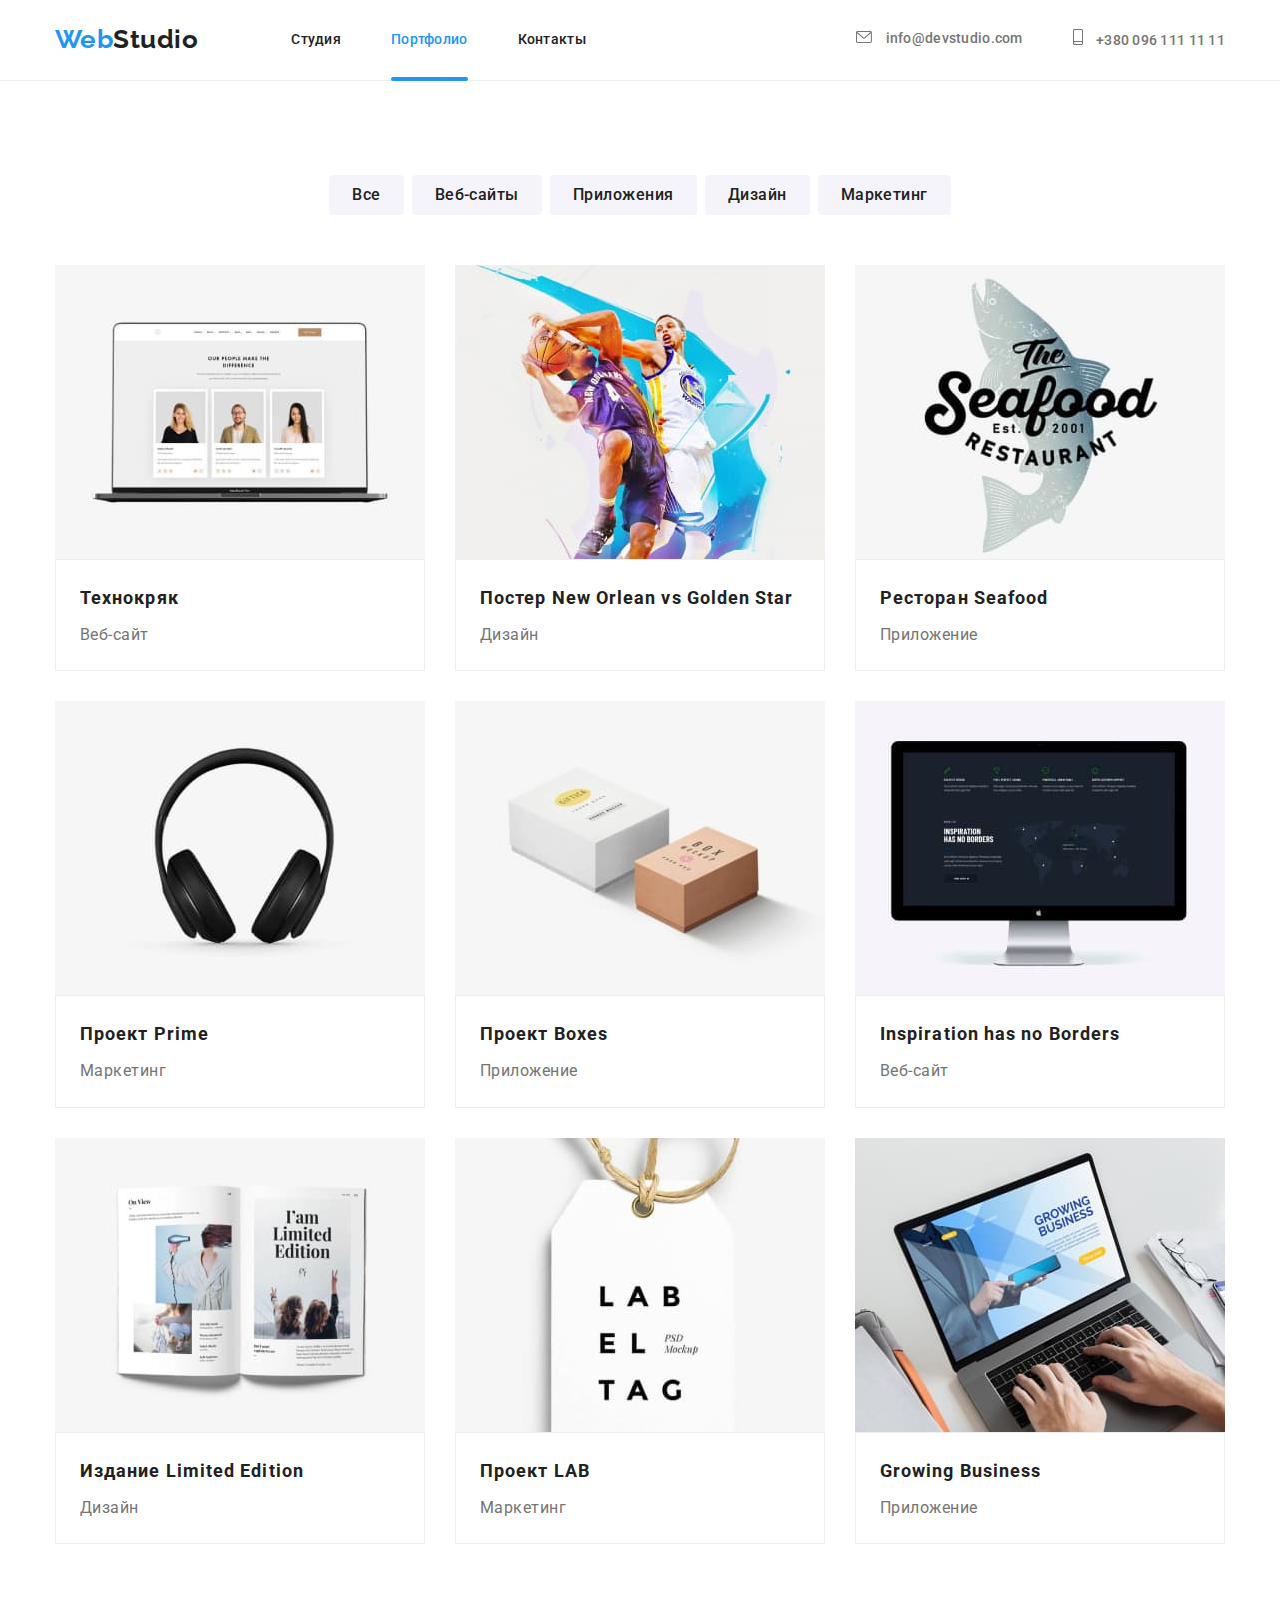
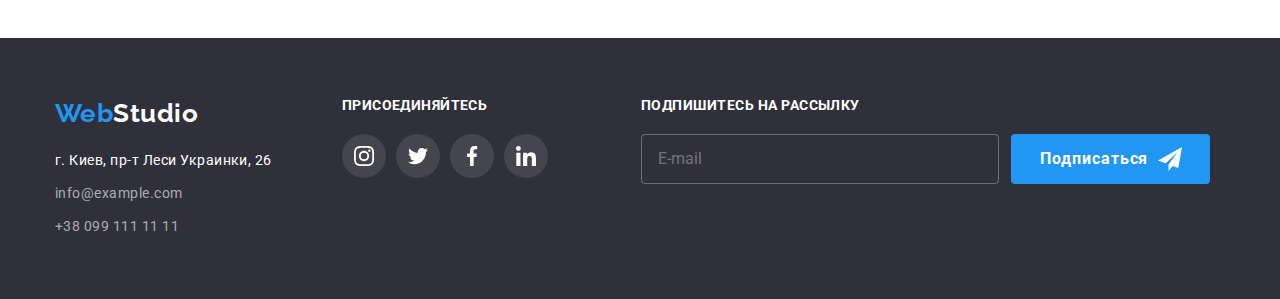
==== commit 84dd57d6: "Summary" ====
--- a/portfolio.html
+++ b/portfolio.html
@@ -18,7 +18,7 @@
       referrerpolicy="no-referrer"
     />
     <title>Web Studio (Version 2.1)</title>
-    <link rel="stylesheet" href="./css/styles.css" />
+    <!-- <link rel="stylesheet" href="./css/styles.css" /> -->
     <link rel="stylesheet" href="./css/main.min.css"/>
 
   </head>
--- a/css/styles.css
+++ b/css/styles.css
@@ -1,50 +1,3 @@
-body {
-  background-color: var(--primary-bg-color);
-  color: var(--primary-text-color);
-  font-family: 'Roboto', sans-serif;
-  font-weight: 400;
-  font-style: normal;
-  letter-spacing: 0.03em;
-}
-.visually-hidden {
-  position: absolute;
-  width: 1px;
-  height: 1px;
-  margin: -1px;
-  border: 0;
-  padding: 0;
-  clip: rect(0 0 0 0);
-  overflow: hidden;
-}
-.button {
-  display: flex;
-  background-color: #f5f4fa;
-  color: var(--title-text-color);
-  font-family: inherit;
-  font-style: normal;
-  font-weight: 500;
-  font-size: 16px;
-  line-height: 1.62;
-  align-items: center;
-  text-align: center;
-  letter-spacing: 0.03em;
-  cursor: pointer;
-  padding: 6px 22px;
-  border-radius: 4px;
-  border: 1px solid transparent;
-  transition-property: background-color, color, box-shadow;
-  transition-duration: 250ms;
-  transition-timing-function: cubic-bezier(0.4, 0, 0.2, 1);
-}
-
-.button:hover,
-.button:focus {
-  background-color: #2196f3;
-  color: #ffffff;
-  box-shadow: 0px 3px 1px rgba(0, 0, 0, 0.1), 0px 1px 2px rgba(0, 0, 0, 0.08),
-    0px 2px 2px rgba(0, 0, 0, 0.12);
-}
-
 /* ---------------Header--------------- */
 
 /* -----------------------hero-------------------------------------- */
@@ -62,198 +15,3 @@
 /* ----------------------Footer------------------------------------ */
 
 /* --------------Modal------------------------------ */
-
-.backdrop {
-  position: fixed;
-  background-color: rgba(0, 0, 0, 0.2);
-  top: 0;
-  left: 0;
-  width: 100%;
-  height: 100%;
-}
-.backdrop.is-hidden {
-  transition: opacity(0) visibility(hidden);
-  pointer-events: none;
-}
-.backdrop.is-hidden .modal {
-  transform: translate(-50%, -50%) scale(0) rotate(0);
-}
-.modal {
-  position: absolute;
-  width: 528px;
-  height: 581px;
-  top: 50%;
-  left: 50%;
-  transform: translate(-50%, -50%);
-  background-color: var(--primary-bg-color);
-  border-radius: 4px;
-  box-shadow: 0px 1px 3px rgba(0, 0, 0, 0.12), 0px 1px 1px rgba(0, 0, 0, 0.14),
-    0px 2px 1px rgba(0, 0, 0, 0.2);
-  transform: translate(-50%, -50%) scale(1) rotate(0);
-  transition: transform 300ms;
-  padding-top: 40px;
-  padding-bottom: 40px;
-  padding-left: 41px;
-  padding-right: 39px;
-}
-.modal-button {
-  position: absolute;
-  width: 30px;
-  height: 30px;
-  border-radius: 50%;
-  border: 1px solid rgba(0, 0, 0, 0.1);
-  top: 8px;
-  right: 8px;
-  justify-content: center;
-  align-items: center;
-  background-color: var(--primary-bg-color);
-  transition-property: border, fill;
-  transition-duration: 250ms;
-  transition-timing-function: cubic-bezier(0.4, 0, 0.2, 1);
-}
-.modal-icon {
-  width: 11px;
-  height: 11px;
-}
-.modal-button:hover {
-  border: 1px solid var(--accent-color);
-  fill: #2196f3;
-}
-.modal-title {
-  font-weight: 700;
-  font-size: 20px;
-  line-height: 1.15;
-  text-align: center;
-  letter-spacing: 0.03em;
-  color: var(--title-text-color);
-  justify-content: center;
-  margin-bottom: 12px;
-}
-.modal-label {
-  display: block;
-  font-size: 12px;
-  line-height: 1.17;
-  letter-spacing: 0.01em;
-  color: rgba(117, 117, 117, 1);
-  margin-bottom: 4px;
-}
-.input-container {
-  position: relative;
-  margin-bottom: 10px;
-}
-
-.modal-input {
-  width: 100%;
-  height: 40px;
-  border: 1px solid rgba(33, 33, 33, 0.2);
-  border-radius: 4px;
-  padding-left: 42px;
-}
-.modal-input:focus {
-  outline: none;
-  border-color: rgba(33, 150, 243, 1);
-}
-.modal-input:focus + .icon {
-  fill: rgba(33, 150, 243, 1);
-}
-.icon {
-  position: absolute;
-  left: 12px;
-  top: 50%;
-  transform: translateY(-50%);
-}
-/* .modal-icon {
-  width: 18px;
-  height: 18px;
-} */
-.modal-text {
-  width: 100%;
-  height: 120px;
-  border: 1px solid rgba(33, 33, 33, 0.2);
-  border-radius: 4px;
-  margin-bottom: 20px;
-  resize: none;
-  padding: 12px 16px;
-  outline: none;
-}
-.modal-text::placeholder {
-  font-size: 14px;
-  line-height: 1.14;
-  letter-spacing: 0.01em;
-  color: rgba(117, 117, 117, 0.5);
-}
-
-.modal-text:focus {
-  border-color: rgba(33, 150, 243, 1);
-}
-
-.form-button {
-  background-color: rgba(24, 140, 232, 1);
-  font-family: 'Roboto';
-  font-style: normal;
-  font-weight: 700;
-  font-size: 16px;
-  line-height: 1.88;
-  display: flex;
-  align-items: center;
-  text-align: center;
-  letter-spacing: 0.06em;
-  color: var(--primary-bg-color);
-  padding-top: 10px;
-  padding-bottom: 10px;
-  padding-right: 55px;
-  padding-left: 56px;
-  border: transparent;
-  justify-content: center;
-  border-radius: 4px;
-  margin-right: auto;
-  margin-left: auto;
-  cursor: pointer;
-  transition-property: box-shadow;
-  transition-duration: 250ms;
-  transition-timing-function: cubic-bezier(0.4, 0, 0.2, 1);
-}
-.form-button:hover,
-.form-button:focus {
-  box-shadow: 0px 1px 3px rgba(0, 0, 0, 0.12), 0px 1px 1px rgba(0, 0, 0, 0.14),
-    0px 2px 1px rgba(0, 0, 0, 0.2);
-  outline: transparent;
-}
-/* .checkbox {
-  -webkit-appearance: none;
-  -moz-appearance: none;
-  appearance: none;
-} */
-.checkbox-label {
-  display: flex;
-  position: relative;
-  font-size: 14px;
-  line-height: 1.71;
-  letter-spacing: 0.03em;
-  padding-left: 23px;
-  margin-bottom: 30px;
-}
-.checkbox-link {
-  display: inline-block;
-  color: #2196f3;
-  margin-left: 5px;
-}
-
-.checkbox-icon {
-  display: inline-block;
-  width: 16px;
-  height: 15px;
-  border: 2px solid rgba(33, 33, 33, 1);
-  position: absolute;
-  left: 0;
-  transform: translateY(25%);
-  border-radius: 4px;
-}
-.checkbox:checked + .checkbox-icon {
-  background-image: url(../images/check.svg);
-  background-color: rgba(33, 150, 243, 1);
-  background-size: contain;
-  background-origin: border-box;
-  border-color: rgba(33, 150, 243, 1);
-  background-repeat: no-repeat;
-}
--- a/css/main.min.css
+++ b/css/main.min.css
@@ -1 +1 @@
-:root{--primary-text-color: #757575;--title-text-color: #212121;--accent-color: #2196f3;--primary-bg-color: #ffffff}p,h1,h2,h3,h4,h5,h6{margin:0}ul,ol{margin:0;padding-left:0}.container{width:1200px;margin:0 auto;padding-left:15px;padding-right:15px}.header{background-color:#fff;padding-top:24px;padding-bottom:25px;border-bottom:1px solid #ececec}.header .container{display:flex;align-items:center}.header-logo{color:var(--accent-color);font-family:"Raleway",sans-serif;font-weight:700;font-size:26px;line-height:1.19;text-decoration:none;display:flex;margin-right:93px}.dark-logo{color:var(--title-text-color)}nav{display:flex;align-items:center}.header-list{display:flex}.header-contact{display:flex;margin-left:auto}.list{list-style:none}.header-list .link{color:var(--title-text-color);font-weight:500;font-size:14px;line-height:1.14;letter-spacing:.02em}.header-item:not(:last-child){margin-right:50px}.header-contact .link{font-weight:500;font-size:14px;line-height:1.14;letter-spacing:.02em;width:100%;height:100%;color:#757575}.contact-icon{fill:currentColor;margin-right:10px}.contact-icon:hover,.contact-icon:focus{fill:var(--accent-color)}.contact-item:not(:last-child){margin-right:50px}.header-list .link:hover,.header-list .link:focus{color:var(--accent-color)}.header-list .link.current{color:var(--accent-color);position:relative}.link{color:var(--primary-text-color);text-decoration:none;transition-property:color;transition-duration:250ms;transition-timing-function:cubic-bezier(0.4, 0, 0.2, 1)}.link:hover,.link:focus{color:var(--accent-color)}.current::after{content:"";display:block;background-image:url(../images/hover.png);height:4px;width:100%;background-color:#2196f3;border-radius:2px;position:absolute;bottom:-34px}.hero{max-width:1600px;background-color:#2f303a;background-image:linear-gradient(rgba(47, 48, 58, 0.4), rgba(47, 48, 58, 0.4)),url(../images/hero-bgr.jpg);background-repeat:no-repeat;background-size:cover;background-position:center;padding-top:200px;padding-bottom:200px;display:block;justify-content:center;margin-right:auto;margin-left:auto}.hero-title{color:#fff;font-weight:900;font-size:44px;line-height:1.36;text-align:center;letter-spacing:.06em;text-transform:uppercase;max-width:696px;margin-bottom:30px;margin-right:auto;margin-left:auto}.hero-button{font-weight:700;font-size:16px;line-height:1.88;justify-content:center;letter-spacing:.06em;background-color:var(--accent-color);color:#fff;border-radius:4px;padding:10px 32px;margin-right:auto;margin-left:auto}.feature{background-color:var(--primary-bg-color);padding-top:94px;padding-bottom:47px}.feature-list{display:flex}.feature-item{max-width:270px}.feature-item:not(:last-child){margin-right:30px}.feature-container{width:270px;height:120px;background-color:#f5f4fa;margin-bottom:30px;display:flex;justify-content:center;align-items:center}.feature-icon{border-radius:4px;background-color:#f5f4fa;width:70px;height:70px}.feature-name{color:var(--title-text-color);font-weight:700;font-size:14px;line-height:1.14;text-transform:uppercase;margin-bottom:10px}.feature-text{color:var(--primary-text-color);font-size:14px;line-height:1.71}.section{background-color:var(--primary-bg-color);padding-top:47px;padding-bottom:94px}.section-title{color:var(--title-text-color);font-weight:700;font-size:36px;line-height:1.16;text-align:center;margin-bottom:50px}.section-list{display:flex}.section-list__item{position:relative;height:294px}.section-list__item:not(:last-child){margin-right:30px}.section-container{position:absolute;height:70px;width:100%;bottom:0;background-color:rgba(47,48,58,.8);padding:27px 90px 27px 91px}.section-container__name{position:absolute;font-weight:700;font-size:14px;line-height:1.14;text-align:center;letter-spacing:.03em;text-transform:uppercase;color:var(--primary-bg-color);min-width:199px}/*# sourceMappingURL=main.min.css.map */+:root{--primary-text-color: #757575;--title-text-color: #212121;--accent-color: #2196f3;--primary-bg-color: #ffffff}p,h1,h2,h3,h4,h5,h6{margin:0}ul,ol{margin:0;padding-left:0}body{background-color:var(--primary-bg-color);color:var(--primary-text-color);font-family:"Roboto",sans-serif;font-weight:400;font-style:normal;letter-spacing:.03em}.visually-hidden{position:absolute;width:1px;height:1px;margin:-1px;border:0;padding:0;clip:rect(0 0 0 0);overflow:hidden}.container{width:1200px;margin:0 auto;padding-left:15px;padding-right:15px}.header{background-color:#fff;padding-top:24px;padding-bottom:25px;border-bottom:1px solid #ececec}.header .container{display:flex;align-items:center}.header-logo{color:var(--accent-color);font-family:"Raleway",sans-serif;font-weight:700;font-size:26px;line-height:1.19;text-decoration:none;display:flex;margin-right:93px}.dark-logo{color:var(--title-text-color)}nav{display:flex;align-items:center}.header-list{display:flex}.header-contact{display:flex;margin-left:auto}.list{list-style:none}.header-list .link{color:var(--title-text-color);font-weight:500;font-size:14px;line-height:1.14;letter-spacing:.02em}.header-item:not(:last-child){margin-right:50px}.header-contact .link{font-weight:500;font-size:14px;line-height:1.14;letter-spacing:.02em;width:100%;height:100%;color:#757575}.contact-icon{fill:currentColor;margin-right:10px}.contact-icon:hover,.contact-icon:focus{fill:var(--accent-color)}.contact-item:not(:last-child){margin-right:50px}.header-list .link:hover,.header-list .link:focus{color:var(--accent-color)}.header-list .link.current{color:var(--accent-color);position:relative}.link{color:var(--primary-text-color);text-decoration:none;transition-property:color;transition-duration:250ms;transition-timing-function:cubic-bezier(0.4, 0, 0.2, 1)}.link:hover,.link:focus{color:var(--accent-color)}.current::after{content:"";display:block;background-image:url(../images/hover.png);height:4px;width:100%;background-color:#2196f3;border-radius:2px;position:absolute;bottom:-34px}.hero{max-width:1600px;background-color:#2f303a;background-image:linear-gradient(rgba(47, 48, 58, 0.4), rgba(47, 48, 58, 0.4)),url(../images/hero-bgr.jpg);background-repeat:no-repeat;background-size:cover;background-position:center;padding-top:200px;padding-bottom:200px;display:block;justify-content:center;margin-right:auto;margin-left:auto}.hero-title{color:#fff;font-weight:900;font-size:44px;line-height:1.36;text-align:center;letter-spacing:.06em;text-transform:uppercase;max-width:696px;margin-bottom:30px;margin-right:auto;margin-left:auto}.hero-button{display:flex;font-weight:700;font-size:16px;line-height:1.88;justify-content:center;letter-spacing:.06em;background-color:var(--accent-color);color:#fff;border-radius:4px;padding:10px 32px;margin-right:auto;margin-left:auto;align-items:center;text-align:center;border:1px solid rgba(0,0,0,0);cursor:pointer;transition-property:background-color,color,box-shadow;transition-duration:250ms;transition-timing-function:cubic-bezier(0.4, 0, 0.2, 1)}.feature{background-color:var(--primary-bg-color);padding-top:94px;padding-bottom:47px}.feature-list{display:flex}.feature-item{max-width:270px}.feature-item:not(:last-child){margin-right:30px}.feature-container{width:270px;height:120px;background-color:#f5f4fa;margin-bottom:30px;display:flex;justify-content:center;align-items:center}.feature-icon{border-radius:4px;background-color:#f5f4fa;width:70px;height:70px}.feature-name{color:var(--title-text-color);font-weight:700;font-size:14px;line-height:1.14;text-transform:uppercase;margin-bottom:10px}.feature-text{color:var(--primary-text-color);font-size:14px;line-height:1.71}.section{background-color:var(--primary-bg-color);padding-top:47px;padding-bottom:94px}.section-title{color:var(--title-text-color);font-weight:700;font-size:36px;line-height:1.16;text-align:center;margin-bottom:50px}.section-list{display:flex}.section-list__item{position:relative;height:294px}.section-list__item:not(:last-child){margin-right:30px}.section-container{position:absolute;height:70px;width:100%;bottom:0;background-color:rgba(47,48,58,.8);padding:27px 90px 27px 91px}.section-container__name{position:absolute;font-weight:700;font-size:14px;line-height:1.14;text-align:center;letter-spacing:.03em;text-transform:uppercase;color:var(--primary-bg-color);min-width:199px}.team{background-color:#f5f4fa;padding-top:94px;padding-bottom:94px}.team-title{color:var(--title-text-color);font-weight:700;font-size:36px;line-height:1.16;text-align:center;margin-bottom:50px}.team-list{display:flex}.team-list__item{flex-basis:calc(25% - 30px);box-shadow:0px 2px 1px 0px rgba(0,0,0,.2),0px 1px 1px 0px rgba(0,0,0,.14),0px 1px 3px 0px rgba(0,0,0,.12);border-radius:0px 0px 4px 4px}.team-list__item:not(:last-child){margin-right:30px}.team-captain{background-color:var(--primary-bg-color);padding-top:30px;padding-bottom:30px}.team-captain__name{color:var(--title-text-color);font-weight:500;font-size:16px;line-height:1.19;text-align:center;margin-bottom:10px}.team-list__img{display:block}.team-captain__text{font-size:16px;line-height:1.19;text-align:center;margin-bottom:16px}.team-captain-list{display:flex;list-style:none;justify-content:center}.team-captain-list__item{width:44px;height:44px;margin-right:10px}.team-captain-list__item:last-child{margin-right:0}.team-captain-list__link{width:100%;height:100%;background-color:var(--primary-bg-color);border-radius:50%;display:flex;align-items:center;justify-content:center;fill:#afb1b8;transition-property:background-color,fill;transition-duration:250ms;transition-timing-function:cubic-bezier(0.4, 0, 0.2, 1)}.team-captain-list__link:hover,.team-captain-list__link:focus{background-color:var(--accent-color);fill:#fff}.team-captain-list__icon:hover,.team-captain-list__icon:focus{fill:#fff}.client{padding-top:94px;padding-bottom:94px}.client-title{color:var(--title-text-color);font-weight:700;font-size:36px;line-height:1.16;text-align:center;margin-bottom:50px}.client-list{display:flex;justify-content:center}.client-item{width:170px;height:92px}.client-item:not(:last-child){margin-right:30px}.client-link{width:100%;height:100%;justify-content:center;display:flex;color:#afb1b8;border:1px solid #afb1b8;align-items:center;border-radius:4px;transition-property:border,color;transition-duration:250ms;transition-timing-function:cubic-bezier(0.4, 0, 0.2, 1)}.client-link:hover,.client-link:focus{color:var(--accent-color);border:1px solid #2196f3;outline:rgba(0,0,0,0)}.client-icon{fill:currentColor}.client-icon:hover,.client-icon:focus{fill:#2196f3}.main{padding-top:94px;padding-bottom:94px}.list-button{display:flex;flex-direction:row;margin-bottom:50px;justify-content:center}.item-button{margin-right:8px}.item-button:last-child{margin-right:0}.button{display:flex;background-color:#f5f4fa;color:var(--title-text-color);font-family:inherit;font-style:normal;font-weight:500;font-size:16px;line-height:1.62;align-items:center;text-align:center;letter-spacing:.03em;cursor:pointer;padding:6px 22px;border-radius:4px;border:1px solid rgba(0,0,0,0);transition-property:background-color,color,box-shadow;transition-duration:250ms;transition-timing-function:cubic-bezier(0.4, 0, 0.2, 1)}.button:hover,.button:focus{background-color:#2196f3;color:#fff;box-shadow:0px 3px 1px rgba(0,0,0,.1),0px 1px 2px rgba(0,0,0,.08),0px 2px 2px rgba(0,0,0,.12)}.work-list{display:flex;flex-wrap:wrap}.work-list__item{flex-basis:calc(33.3333333333% - 30px);margin-right:30px;margin-bottom:30px;transition-property:box-shadow;transition-duration:250ms;transition-timing-function:cubic-bezier(0.4, 0, 0.2, 1)}.work-list__item:hover{box-shadow:0px 1px 1px rgba(0,0,0,.12),0px 4px 4px rgba(0,0,0,.06),1px 4px 6px rgba(0,0,0,.16)}.work-list__item:nth-child(3n){margin-right:0}.work-list__item:nth-last-child(-n+3){margin-bottom:0}.work-container__img{display:block}.work-captain{padding-top:20px;padding-bottom:20px;padding-left:24px;padding-right:24px;border:1px solid #eee}.work-captain__name{color:var(--title-text-color);font-weight:700;font-size:18px;line-height:2;letter-spacing:.06em;margin-bottom:4px}.work-captain__text{font-size:16px;line-height:1.9}.work-container{position:relative;overflow:hidden}.work-container__text{background-color:rgba(33,150,243,.9);font-size:18px;line-height:1.56;letter-spacing:.03em;color:var(--primary-bg-color);padding:63px 24px;position:absolute;top:0;height:100%;transform:translateY(101%);transition:transform 300ms linear;transition-property:transform;transition-duration:250ms;transition-timing-function:cubic-bezier(0.4, 0, 0.2, 1)}.work-list__item:hover .work-container__text{transform:translateY(0)}.footer{background-color:#2f303a;padding-top:60px;padding-bottom:60px;display:flex}.footer-logo{display:block;color:var(--accent-color);font-family:"Raleway";font-weight:700;font-size:26px;line-height:1.19;text-decoration:none;margin-bottom:20px}.light-logo{color:#fff}.footer-item>.link{font-style:normal;font-size:14px;line-height:1.71}.contact{color:rgba(255,255,255,.6)}.address{display:block;color:#fff}.footer-item:not(:last-child){margin-bottom:9px}.form{outline:1px,solid,#fff}.form-title{font-family:"Roboto";font-style:normal;font-weight:700;font-size:14px;line-height:1.14;letter-spacing:.03em;text-transform:uppercase;color:var(--primary-bg-color);align-items:center;justify-content:center;margin-bottom:20px}.ft{display:flex}.footer-container{margin-right:70px}.form{margin-right:93px}.form-list{display:flex;justify-content:center}.form-item{width:44px;height:44px;margin-right:10px}.form-item:last-child{margin-right:0}.form-link{width:100%;height:100%;background-color:rgba(255,255,255,.1);border-radius:50%;display:flex;align-items:center;justify-content:center;fill:#fff;transition-property:background-color;transition-duration:250ms;transition-timing-function:cubic-bezier(0.4, 0, 0.2, 1)}.form-link:hover,.form-link:focus{background-color:#2196f3}.subscribe-container{display:flex}.subscribe-title{font-weight:700;font-size:14px;line-height:1.14;text-transform:uppercase;color:var(--primary-bg-color);margin-bottom:20px}.subscribe-input{border:1px solid rgba(255,255,255,.3);border-radius:4px;background-color:rgba(0,0,0,0);color:rgba(255,255,255,.6);padding-top:15px;padding-bottom:15px;padding-left:16px;margin-right:12px;width:358px}.subscribe-button{background-color:#2196f3;color:var(--primary-bg-color);padding-top:10px;padding-bottom:10px;padding-left:29px;padding-right:28px;font-weight:700;font-size:16px;line-height:1.88;display:flex;align-items:center;text-align:center;letter-spacing:.06em;border-radius:4px;border:rgba(0,0,0,0);cursor:pointer;margin-right:0;transition-property:box-shadow;transition-duration:250ms;transition-timing-function:cubic-bezier(0.4, 0, 0.2, 1)}.subscribe-button:hover,.subscribe-button:focus{box-shadow:0px 4px 4px rgba(0,0,0,.15);outline:rgba(0,0,0,0)}.subscribe-icon{margin-left:10px;fill:currentColor}.backdrop{position:fixed;background-color:rgba(0,0,0,.2);top:0;left:0;width:100%;height:100%}.backdrop.is-hidden{transition:opacity(0) visibility(hidden);pointer-events:none}.backdrop.is-hidden .modal{transform:translate(-50%, -50%) scale(0) rotate(0)}.modal{position:absolute;width:528px;height:581px;top:50%;left:50%;transform:translate(-50%, -50%);background-color:var(--primary-bg-color);border-radius:4px;box-shadow:0px 1px 3px rgba(0,0,0,.12),0px 1px 1px rgba(0,0,0,.14),0px 2px 1px rgba(0,0,0,.2);transform:translate(-50%, -50%) scale(1) rotate(0);transition:transform 300ms;padding-top:40px;padding-bottom:40px;padding-left:41px;padding-right:39px}.modal-button{position:absolute;width:30px;height:30px;border-radius:50%;border:1px solid rgba(0,0,0,.1);top:8px;right:8px;justify-content:center;align-items:center;background-color:var(--primary-bg-color);transition-property:border,fill;transition-duration:250ms;transition-timing-function:cubic-bezier(0.4, 0, 0.2, 1)}.modal-icon{width:11px;height:11px}.modal-button:hover{border:1px solid var(--accent-color);fill:#2196f3}.modal-title{font-weight:700;font-size:20px;line-height:1.15;text-align:center;letter-spacing:.03em;color:var(--title-text-color);justify-content:center;margin-bottom:12px}.modal-label{display:block;font-size:12px;line-height:1.17;letter-spacing:.01em;color:#757575;margin-bottom:4px}.input-container{position:relative;margin-bottom:10px}.modal-input{width:100%;height:40px;border:1px solid rgba(33,33,33,.2);border-radius:4px;padding-left:42px}.modal-input:focus{outline:none;border-color:#2196f3}.modal-input:focus+.icon{fill:#2196f3}.icon{position:absolute;left:12px;top:50%;transform:translateY(-50%)}.modal-text{width:100%;height:120px;border:1px solid rgba(33,33,33,.2);border-radius:4px;margin-bottom:20px;resize:none;padding:12px 16px;outline:none}.modal-text::placeholder{font-size:14px;line-height:1.14;letter-spacing:.01em;color:rgba(117,117,117,.5)}.modal-text:focus{border-color:#2196f3}.form-button{background-color:#188ce8;font-family:"Roboto";font-style:normal;font-weight:700;font-size:16px;line-height:1.88;display:flex;align-items:center;text-align:center;letter-spacing:.06em;color:var(--primary-bg-color);padding-top:10px;padding-bottom:10px;padding-right:55px;padding-left:56px;border:rgba(0,0,0,0);justify-content:center;border-radius:4px;margin-right:auto;margin-left:auto;cursor:pointer;transition-property:box-shadow;transition-duration:250ms;transition-timing-function:cubic-bezier(0.4, 0, 0.2, 1)}.form-button:hover,.form-button:focus{box-shadow:0px 1px 3px rgba(0,0,0,.12),0px 1px 1px rgba(0,0,0,.14),0px 2px 1px rgba(0,0,0,.2);outline:rgba(0,0,0,0)}.checkbox-label{display:flex;position:relative;font-size:14px;line-height:1.71;letter-spacing:.03em;padding-left:23px;margin-bottom:30px}.checkbox-link{display:inline-block;color:#2196f3;margin-left:5px}.checkbox-icon{display:inline-block;width:16px;height:15px;border:2px solid #212121;position:absolute;left:0;transform:translateY(25%);border-radius:4px}.checkbox:checked+.checkbox-icon{background-image:url(../images/check.svg);background-color:#2196f3;background-size:contain;background-origin:border-box;border-color:#2196f3;background-repeat:no-repeat}/*# sourceMappingURL=main.min.css.map */